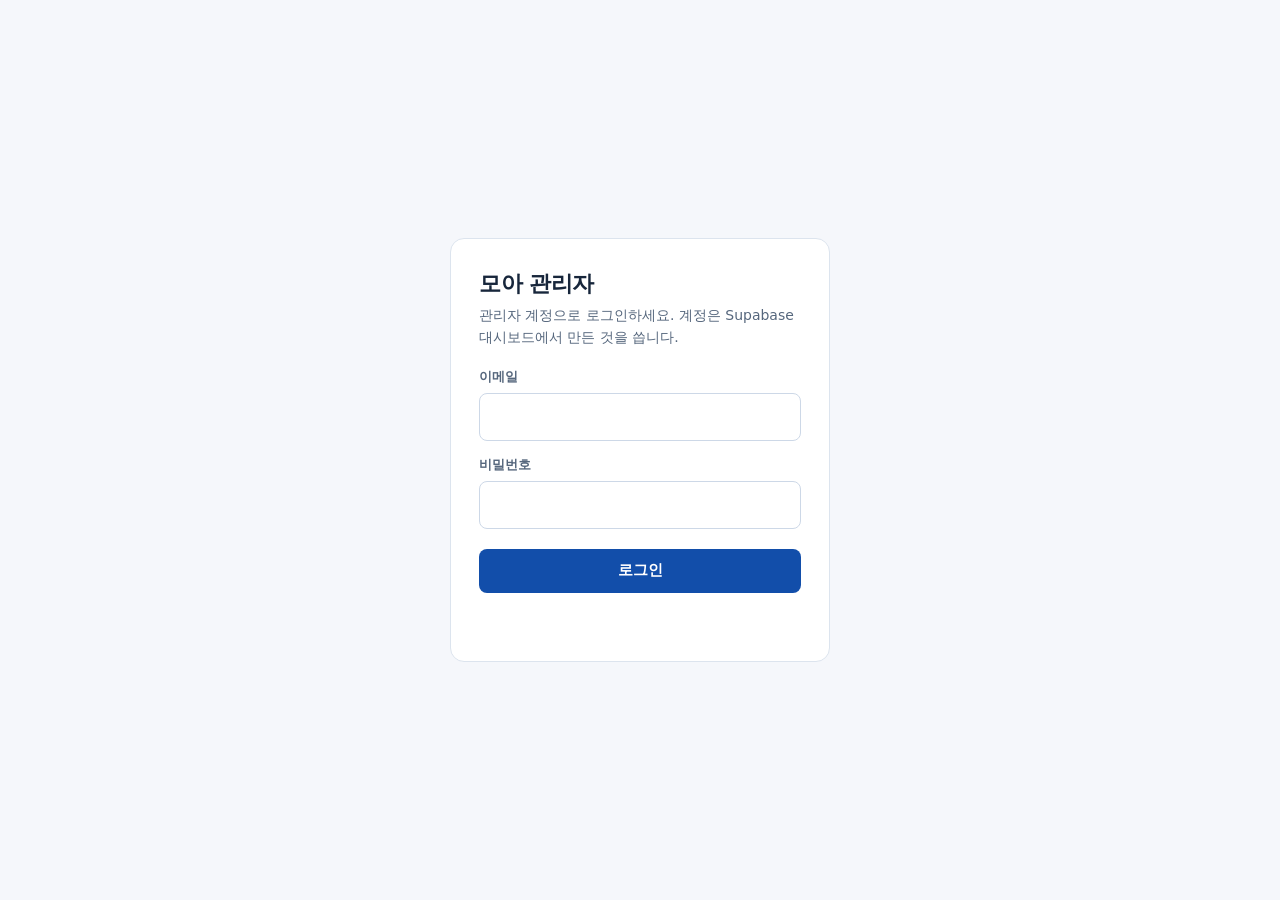
==== admin/index.html @ 55128c61 "이용 통계(익명 집계)와 안내 문구, 관리자 페이지 추가 Co-Authored-By: Claude Sonnet 5.5 <noreply@anthropic.com>" ====
<!doctype html>
<html lang="ko">
<head>
<meta charset="utf-8">
<meta name="viewport" content="width=device-width,initial-scale=1">
<meta name="robots" content="noindex,nofollow">
<meta name="theme-color" content="#102d59">
<title>모아 관리자</title>
<link rel="icon" href="data:image/svg+xml,%3Csvg xmlns='http://www.w3.org/2000/svg' viewBox='0 0 64 64'%3E%3Crect width='64' height='64' rx='14' fill='%23102d59'/%3E%3Ctext x='32' y='45' font-size='36' font-family='sans-serif' font-weight='800' text-anchor='middle' fill='white'%3EM%3C/text%3E%3C/svg%3E">
<style>
:root{--blue:#124eaa;--blue-d:#0d3a82;--navy:#102d59;--ink:#17263b;--muted:#56677d;--bg:#f5f7fb;--line:#dce4ee;--card:#fff;--soft:#e7f0ff;--warn:#b4400a;--ok:#0b6b3a;--bad:#b3261e}
*{box-sizing:border-box}
body{margin:0;background:var(--bg);color:var(--ink);font:15px/1.55 'Noto Sans KR','Malgun Gothic',system-ui,sans-serif}
button,input,select,textarea{font:inherit;color:inherit}button{cursor:pointer}
:focus-visible{outline:3px solid #508be5;outline-offset:2px}
[hidden]{display:none!important}
.wrap{max-width:1100px;margin:0 auto;padding:0 16px}
/* login */
.loginwrap{min-height:100vh;display:grid;place-items:center;padding:24px 16px}
.login{width:100%;max-width:380px;background:#fff;border:1px solid var(--line);border-radius:14px;padding:28px}
.login h1{margin:0 0 4px;font-size:22px;letter-spacing:-.5px}.login p{margin:0 0 18px;color:var(--muted);font-size:14px}
.login label{display:block;font-size:13px;font-weight:700;color:var(--muted);margin:14px 0 6px}
.login input{width:100%;height:48px;border:1px solid #cdd8e7;border-radius:8px;padding:0 12px;background:#fff}
.btn{height:44px;border:0;border-radius:8px;background:var(--blue);color:#fff;font-weight:700;padding:0 18px}
.btn:hover{background:var(--blue-d)}.btn:disabled{opacity:.6;cursor:default}
.btn.ghost{background:#fff;color:var(--ink);border:1px solid #cdd8e7}.btn.ghost:hover{background:#f2f6fc}
.btn.sm{height:36px;padding:0 12px;font-size:14px}
.btn.danger{background:#fff;color:var(--bad);border:1px solid #e3b5b1}
.login .btn{width:100%;margin-top:20px}
.err{color:var(--bad);font-size:14px;font-weight:600;min-height:22px;margin:12px 0 0}
/* shell */
.top{background:var(--navy);color:#fff}
.top .wrap{display:flex;align-items:center;gap:10px;min-height:60px;flex-wrap:wrap;padding-top:8px;padding-bottom:8px}
.top b{font-size:18px;letter-spacing:-.4px}.top .sp{flex:1}
.top .who{font-size:13px;color:#cfdcf2;overflow-wrap:anywhere}
.top .btn.ghost{background:#ffffff1c;border-color:#ffffff40;color:#fff}
nav{background:#fff;border-bottom:1px solid var(--line);position:sticky;top:0;z-index:5}
nav .wrap{display:flex;gap:4px;overflow-x:auto;padding-top:6px;padding-bottom:0}
nav button{flex:none;border:0;background:none;min-height:46px;padding:0 14px;font-weight:700;color:var(--muted);border-bottom:3px solid transparent}
nav button[aria-selected=true]{color:var(--blue);border-bottom-color:var(--blue)}
nav .badge{display:inline-block;min-width:20px;margin-left:6px;padding:0 6px;border-radius:999px;background:var(--warn);color:#fff;font-size:12px;line-height:20px;text-align:center}
main{padding:20px 0 60px}
.bar{display:flex;align-items:center;gap:10px;flex-wrap:wrap;margin-bottom:16px}
.bar .sp{flex:1}.bar select{height:40px;border:1px solid #cdd8e7;border-radius:8px;padding:0 10px;background:#fff}
.muted{color:var(--muted);font-size:13px}
h2{margin:0;font-size:19px;letter-spacing:-.4px}h3{margin:0 0 12px;font-size:16px}
.grid{display:grid;gap:14px}
.kpis{grid-template-columns:repeat(4,minmax(0,1fr))}
.two{grid-template-columns:repeat(2,minmax(0,1fr))}
.card{background:#fff;border:1px solid var(--line);border-radius:12px;padding:18px;min-width:0}
.kpi .v{font-size:28px;font-weight:800;letter-spacing:-1px;line-height:1.2;font-variant-numeric:tabular-nums}
.kpi .l{font-size:13px;color:var(--muted);margin-top:2px}.kpi .s{font-size:12px;color:#7a889c;margin-top:4px}
.kpi.alert .v{color:var(--warn)}
.hb{display:grid;grid-template-columns:minmax(80px,38%) 1fr auto;gap:10px;align-items:center;margin:8px 0;font-size:14px}
.hb .k{overflow-wrap:anywhere}.hb .bar2{height:12px;background:#eaf0f8;border-radius:6px;overflow:hidden}
.hb .bar2 i{display:block;height:100%;background:var(--blue);border-radius:6px}
.hb b{font-variant-numeric:tabular-nums;min-width:28px;text-align:right}
.empty{color:var(--muted);font-size:14px;padding:6px 0}
.chart{width:100%;height:auto;display:block}
.chart text{font-size:11px;fill:#6c7b90}.chart .b1{fill:#9fbdea}.chart .b2{fill:var(--blue)}.chart line{stroke:#e3eaf3}
.legend{display:flex;gap:14px;font-size:12px;color:var(--muted);margin-top:6px}
.legend i{display:inline-block;width:10px;height:10px;border-radius:2px;margin-right:5px;vertical-align:-1px}
.funnel .row{display:grid;grid-template-columns:120px 1fr auto;gap:10px;align-items:center;margin:8px 0;font-size:14px}
.funnel .bar2{height:18px;background:#eaf0f8;border-radius:5px;overflow:hidden}.funnel .bar2 i{display:block;height:100%;background:var(--navy)}
table{width:100%;border-collapse:collapse;font-size:14px}
th,td{text-align:left;padding:10px 8px;border-bottom:1px solid var(--line);vertical-align:top}
th{font-size:12px;color:var(--muted);font-weight:700}td.n,th.n{text-align:right;font-variant-numeric:tabular-nums}
.tw{overflow-x:auto}
.pill{display:inline-block;padding:2px 9px;border-radius:999px;font-size:12px;font-weight:700;background:#eef2f8;color:#2a3f5e;white-space:nowrap}
.pill.soon{background:#fde8e1;color:var(--warn)}.pill.new{background:#fff1d6;color:#8a5a00}.pill.done{background:#e3f4ea;color:var(--ok)}
.chips{display:flex;flex-wrap:wrap;gap:8px;margin-bottom:14px}
.chip{border:1px solid #cdd8e7;background:#fff;border-radius:999px;min-height:38px;padding:0 14px;font-size:14px;font-weight:600}
.chip[aria-pressed=true]{background:var(--blue);border-color:var(--blue);color:#fff}
.fb{display:flex;flex-direction:column;gap:8px}
.fb .meta{display:flex;flex-wrap:wrap;gap:8px;align-items:center;font-size:13px;color:var(--muted)}
.fb .msg{white-space:pre-wrap;overflow-wrap:anywhere;font-size:15px}
.fb .rel{font-size:13px;color:#174d94;background:var(--soft);border-radius:6px;padding:4px 9px;align-self:flex-start;overflow-wrap:anywhere}
.fb .act{display:flex;gap:8px;flex-wrap:wrap;margin-top:4px}
.fbs{display:grid;gap:12px}
.note{font-size:13px;color:var(--muted);line-height:1.7}
a{color:var(--blue)}
.mono{font-family:ui-monospace,Consolas,monospace;font-size:13px;overflow-wrap:anywhere}
@media(max-width:820px){.kpis{grid-template-columns:repeat(2,minmax(0,1fr))}.two{grid-template-columns:1fr}.funnel .row{grid-template-columns:96px 1fr auto}}
@media(max-width:420px){.kpi .v{font-size:23px}.card{padding:14px}.hb{grid-template-columns:minmax(70px,34%) 1fr auto}}
</style>
</head>
<body>

<div class="loginwrap" id="login">
<form class="login" id="lform" autocomplete="on">
<h1>모아 관리자</h1>
<p>관리자 계정으로 로그인하세요. 계정은 Supabase 대시보드에서 만든 것을 씁니다.</p>
<label for="em">이메일</label><input id="em" name="email" type="email" autocomplete="username" required>
<label for="pw">비밀번호</label><input id="pw" name="password" type="password" autocomplete="current-password" required>
<button class="btn" type="submit" id="lbtn">로그인</button>
<p class="err" id="lerr" role="alert"></p>
</form>
</div>

<div id="app" hidden>
<header class="top"><div class="wrap"><b>모아 관리자</b><span class="who" id="who"></span><span class="sp"></span><button class="btn ghost sm" id="refresh">새로고침</button><button class="btn ghost sm" id="logout">로그아웃</button></div></header>
<nav><div class="wrap" id="nav" role="tablist">
<button role="tab" data-v="overview" aria-selected="true">개요</button>
<button role="tab" data-v="visits" aria-selected="false">방문 통계</button>
<button role="tab" data-v="students" aria-selected="false">학생 분포</button>
<button role="tab" data-v="notices" aria-selected="false">공고</button>
<button role="tab" data-v="feedback" aria-selected="false">의견<span class="badge" id="fbbadge" hidden></span></button>
<button role="tab" data-v="system" aria-selected="false">시스템</button>
</div></nav>
<main class="wrap">
<div class="bar"><h2 id="vtitle">개요</h2><span class="sp"></span><span class="muted" id="loaded"></span>
<label class="muted" for="days">기간</label><select id="days"><option value="7">최근 7일</option><option value="30" selected>최근 30일</option><option value="90">최근 90일</option></select></div>
<div id="msg" class="err" role="alert"></div>
<section id="v-overview"></section>
<section id="v-visits" hidden></section>
<section id="v-students" hidden></section>
<section id="v-notices" hidden></section>
<section id="v-feedback" hidden></section>
<section id="v-system" hidden></section>
</main>
</div>

<script>
const SB='https://ykpobrafcugzsjusuhny.supabase.co',KEY='sb_publishable_5QCXyy75eYyc_DzNGcx9Og_hsqACKN5';
const SHEET_URL='https://docs.google.com/spreadsheets/d/1dRob98i31VTSJfGOzasqhAUHY26jyB5Tv2OrOj2ZrqE';
const DASH_URL='https://supabase.com/dashboard/project/ykpobrafcugzsjusuhny';
const $=id=>document.getElementById(id);
const esc=s=>String(s==null?'':s).replace(/[&<>"']/g,c=>({'&':'&amp;','<':'&lt;','>':'&gt;','"':'&quot;',"'":'&#39;'}[c]));
const safeUrl=s=>{try{const u=new URL(s);return /^https?:$/.test(u.protocol)?u.href:''}catch{return ''}};
const todayKST=()=>new Date().toLocaleDateString('sv-SE',{timeZone:'Asia/Seoul'});
const fmtTime=t=>{const s=new Date(t).toLocaleString('sv-SE',{timeZone:'Asia/Seoul'});return `${+s.slice(5,7)}월 ${+s.slice(8,10)}일 ${s.slice(11,16)}`};
const fmtDur=s=>s==null?'-':s<60?`${s}초`:`${Math.floor(s/60)}분 ${s%60}초`;
const pct=(a,b)=>b?Math.round(a/b*100)+'%':'-';
const L={device:{mobile:'휴대폰',tablet:'태블릿',desktop:'컴퓨터','?':'알 수 없음'},
 tabs:{mine:'내게 맞는 공고',all:'전체 공고',feedback:'의견 보내기',detail:'공고 상세'},
 kind:{'wrong-info':'정보가 틀렸어요',missing:'빠진 공고',idea:'기능 제안',bug:'오류',praise:'칭찬',other:'기타'},
 src:{direct:'직접 입력·링크 없음',everytime:'에브리타임'}};
const gradeLabel=k=>k==='5'?'5학년 이상':k+'학년';

let S=null,D={stats:null,fb:[],notices:[],meta:[]},view='overview',fbFilter='all',loadedAt=null;

/* ---------- auth + api ---------- */
function setSession(j,email){S={access_token:j.access_token,refresh_token:j.refresh_token,email:(j.user&&j.user.email)||email||(S&&S.email)||'',exp:Date.now()+(j.expires_in||3600)*1000};try{sessionStorage.setItem('moa-admin',JSON.stringify(S))}catch{}}
async function authCall(path,body){
 const r=await fetch(`${SB}/auth/v1/${path}`,{method:'POST',headers:{apikey:KEY,'Content-Type':'application/json'},body:JSON.stringify(body)});
 const j=await r.json().catch(()=>({}));
 if(!r.ok)throw new Error(r.status===400?'이메일 또는 비밀번호가 맞지 않아요.':(j.error_description||j.msg||j.message||'로그인 요청 실패 ('+r.status+')'));
 return j
}
async function api(path,opt={}){
 if(!S)throw new Error('login');
 if(Date.now()>S.exp-60000){try{setSession(await authCall('token?grant_type=refresh_token',{refresh_token:S.refresh_token}))}catch{doLogout();throw new Error('login')}}
 const r=await fetch(SB+path,{...opt,headers:{apikey:KEY,Authorization:'Bearer '+S.access_token,'Content-Type':'application/json',...(opt.headers||{})}});
 if(r.status===401){doLogout();throw new Error('login')}
 if(!r.ok){const j=await r.json().catch(()=>({}));throw new Error(j.message||('요청 실패 ('+r.status+')'))}
 const t=await r.text();return t?JSON.parse(t):null
}
function doLogout(){S=null;try{sessionStorage.removeItem('moa-admin')}catch{}$('app').hidden=true;$('login').hidden=false;$('pw').value=''}
async function enter(){
 const a=await api('/rest/v1/admin_emails?select=email');
 if(!a||!a.length){doLogout();throw new Error('이 계정에는 관리자 권한이 없어요.')}
 $('login').hidden=true;$('app').hidden=false;$('who').textContent=S.email;
 await loadAll()
}
$('lform').onsubmit=async e=>{
 e.preventDefault();const b=$('lbtn');b.disabled=true;$('lerr').textContent='';
 try{setSession(await authCall('token?grant_type=password',{email:$('em').value.trim(),password:$('pw').value}),$('em').value.trim());await enter()}
 catch(err){if(err.message!=='login')$('lerr').textContent=err.message;$('pw').value=''}
 finally{b.disabled=false}
};
$('logout').onclick=doLogout;
$('refresh').onclick=()=>loadAll();
$('days').onchange=()=>loadAll();

/* ---------- loading ---------- */
async function loadAll(){
 $('msg').textContent='';$('loaded').textContent='불러오는 중…';
 try{
  const days=+$('days').value;
  const [stats,fb,notices,meta]=await Promise.all([
   api('/rest/v1/rpc/admin_stats',{method:'POST',body:JSON.stringify({p_days:days})}),
   api('/rest/v1/feedback?select=*&order=created_at.desc&limit=500'),
   api('/rest/v1/notices?select=title,end_date,posted_on,subcategory,org,url,source_id&order=end_date.asc.nullslast&limit=1000'),
   api('/rest/v1/site_meta?select=*')]);
  D={stats,fb,notices,meta};loadedAt=new Date();renderAll()
 }catch(err){if(err.message!=='login'){$('msg').textContent='불러오지 못했어요: '+err.message;$('loaded').textContent=''}}
}

/* ---------- small renderers ---------- */
function hbars(items,label,fmt){
 if(!items||!items.length)return '<div class="empty">아직 데이터가 없어요.</div>';
 const max=Math.max(...items.map(x=>x.n),1);
 return items.map(x=>`<div class="hb"><span class="k">${esc(label?label(x.k):x.k)}</span><div class="bar2"><i style="width:${Math.max(3,x.n/max*100)}%"></i></div><b>${fmt?fmt(x.n):x.n}</b></div>`).join('')
}
function dailyChart(rows,days){
 const map=Object.fromEntries((rows||[]).map(r=>[r.d,r])),t=new Date(todayKST()+'T00:00:00Z'),list=[];
 for(let i=days-1;i>=0;i--){const d=new Date(t-i*864e5).toISOString().slice(0,10),r=map[d]||{};list.push({d,v:r.visits||0,u:r.visitors||0})}
 const max=Math.max(4,...list.map(x=>x.v)),W=640,H=210,pl=32,pb=24,pt=8,ph=H-pb-pt,bw=(W-pl)/list.length,step=Math.ceil(list.length/8);
 let s=`<svg class="chart" viewBox="0 0 ${W} ${H}" role="img" aria-label="일별 방문 수 막대 그래프">`;
 [0,max/2,max].forEach(v=>{const y=pt+ph-ph*v/max;s+=`<line x1="${pl}" x2="${W}" y1="${y}" y2="${y}"/><text x="${pl-6}" y="${y+4}" text-anchor="end">${Math.round(v)}</text>`});
 list.forEach((x,i)=>{
  const x0=pl+i*bw+bw*.14,w=bw*.72,h1=ph*x.v/max,h2=ph*x.u/max;
  s+=`<g><title>${x.d} · 방문 ${x.v} · 방문자 ${x.u}</title><rect class="b1" x="${x0}" y="${pt+ph-h1}" width="${w}" height="${h1}" rx="2"/><rect class="b2" x="${x0+w*.22}" y="${pt+ph-h2}" width="${w*.56}" height="${h2}" rx="2"/></g>`;
  if(i%step===0)s+=`<text x="${x0+w/2}" y="${H-6}" text-anchor="middle">${x.d.slice(5).replace('-','/')}</text>`
 });
 return s+'</svg><div class="legend"><span><i style="background:#9fbdea"></i>방문(접속 횟수)</span><span><i style="background:#124eaa"></i>방문자(브라우저)</span></div>'
}
function hourChart(rows){
 const m=Object.fromEntries((rows||[]).map(r=>[r.h,r.n])),max=Math.max(1,...Object.values(m)),W=640,H=120,bw=W/24;
 let s=`<svg class="chart" viewBox="0 0 ${W} ${H}" role="img" aria-label="시간대별 방문 막대 그래프">`;
 for(let h=0;h<24;h++){const n=m[h]||0,hh=(H-24)*n/max;s+=`<g><title>${h}시 · ${n}회</title><rect class="b2" x="${h*bw+3}" y="${H-18-hh}" width="${bw-6}" height="${hh}" rx="2"/></g>`;if(h%3===0)s+=`<text x="${h*bw+bw/2}" y="${H-4}" text-anchor="middle">${h}시</text>`}
 return s+'</svg>'
}
const kpi=(v,l,s,cls)=>`<div class="card kpi ${cls||''}"><div class="v">${v}</div><div class="l">${l}</div>${s?`<div class="s">${s}</div>`:''}</div>`;

/* ---------- views ---------- */
function rOverview(){
 const st=D.stats,t=st.totals,f=st.funnel,fb=st.feedback;
 const empty=t.visits===0?'<div class="card" style="margin-bottom:14px"><b>아직 방문 기록이 없어요.</b><div class="note">공개 사이트에 접속하면 기록이 쌓여요. 관리자 본인의 접속도 집계되니, 제외하려면 공개 사이트 맨 아래 "통계 집계 끄기"를 누르세요.</div></div>':'';
 const soon=D.notices.filter(n=>n.end_date&&n.end_date>=todayKST()&&n.end_date<=new Date(Date.now()+3*864e5).toLocaleDateString('sv-SE',{timeZone:'Asia/Seoul'})).length;
 const noEnd=D.notices.filter(n=>!n.end_date).length;
 $('v-overview').innerHTML=empty+`<div class="grid kpis">
 ${kpi(st.today,'오늘 방문','한국 시간 기준')}
 ${kpi(t.visits,'기간 내 방문',`방문자 ${t.visitors}명(브라우저 기준)`)}
 ${kpi(fmtDur(t.avg_s),'평균 머문 시간',t.median_s!=null?`중앙값 ${fmtDur(t.median_s)} · ${t.timed}건 기준`:'측정된 방문 없음')}
 ${kpi(fb.new,'새 의견',`전체 ${fb.total}건`,fb.new>0?'alert':'')}
 </div>
 <div class="grid two" style="margin-top:14px">
 <div class="card"><h3>일별 방문</h3>${dailyChart(st.daily,+$('days').value)}</div>
 <div class="card funnel"><h3>방문 → 행동</h3>
  ${[['방문',f.visits],['맞춤 검색',f.searched],['공고 열람',f.opened],['의견 탭 방문',f.feedback_tab]].map(([k,n])=>`<div class="row"><span>${k}</span><div class="bar2"><i style="width:${f.visits?Math.max(2,n/f.visits*100):0}%"></i></div><b>${n} <span class="muted">${pct(n,f.visits)}</span></b></div>`).join('')}
  <div class="note" style="margin-top:10px">재방문 브라우저 ${st.returning}개 (기간 내 2번 이상 접속)</div></div>
 </div>
 <div class="grid two" style="margin-top:14px">
 <div class="card"><h3>공고 현황</h3><div class="note">사이트에 올라와 있는 공고 <b>${D.notices.length}건</b><br>3일 안에 마감 <b>${soon}건</b> · 마감일 없음 <b>${noEnd}건</b> (시트 N열을 채워야 자동 정리됨)</div></div>
 <div class="card"><h3>마지막 동기화</h3>${syncText()}</div>
 </div>`
}
function syncText(){const m=(D.meta||[]).find(x=>x.key==='last_sync');return m?`<div class="note">${fmtTime(m.updated_at)} · 공고 ${esc(m.value)}건 반영<br>구글 시트 → Supabase, 매시 10분 자동</div>`:'<div class="note">기록 없음</div>'}
function rVisits(){
 const st=D.stats,t=st.totals;
 $('v-visits').innerHTML=`<div class="grid kpis">
 ${kpi(t.visits,'방문')}${kpi(t.visitors,'방문자(브라우저)')}${kpi(fmtDur(t.avg_s),'평균 머문 시간')}${kpi(fmtDur(t.median_s),'머문 시간 중앙값')}</div>
 <div class="card" style="margin-top:14px"><h3>일별 방문</h3>${dailyChart(st.daily,+$('days').value)}</div>
 <div class="card" style="margin-top:14px"><h3>시간대별 방문 (한국 시간)</h3>${hourChart(st.hourly)}</div>
 <div class="grid two" style="margin-top:14px">
 <div class="card"><h3>기기</h3>${hbars(st.device,k=>L.device[k]||k)}</div>
 <div class="card"><h3>유입 경로</h3>${hbars(st.source,k=>L.src[k]||k)}<div class="note" style="margin-top:8px">홍보 링크 끝에 <span class="mono">?src=everytime</span>처럼 붙이면 어디서 왔는지 구분돼요.</div></div>
 <div class="card"><h3>많이 본 화면</h3>${hbars(st.tabs,k=>L.tabs[k]||k)}</div>
 <div class="card"><h3>안내</h3><div class="note">방문 = 한 번 접속해 있는 동안(탭을 닫으면 끝). 방문자 = 브라우저 기준이라 같은 사람이 폰과 컴퓨터로 들어오면 2명으로 잡혀요. 머문 시간은 화면을 보고 있던 시간만 센 값이고, 광고 차단기나 '추적 안 함'을 쓰는 사람은 빠져요.</div></div>
 </div>`
}
function rStudents(){
 const st=D.stats,n=(st.course||[]).reduce((a,x)=>a+x.n,0);
 $('v-students').innerHTML=`<div class="note" style="margin-bottom:12px">"내게 맞는 공고"에서 조건을 선택해 검색한 방문자 수예요. 한 사람이 여러 조건으로 검색하면 각각 셉니다. 검색 방문자 ${st.funnel.searched>0?'(방문 '+st.funnel.searched+'건)':''}</div>
 <div class="grid two">
 <div class="card"><h3>과정</h3>${hbars(st.course)}</div>
 <div class="card"><h3>학년 (학부)</h3>${hbars(st.grade,gradeLabel)}</div>
 <div class="card"><h3>단과대학</h3>${hbars(st.college)}</div>
 <div class="card"><h3>학과·전공 (상위 30)</h3>${hbars(st.dept)}</div>
 </div>`
}
function dday(e){if(!e)return '<span class="pill">마감일 없음</span>';const d=Math.round((new Date(e)-new Date(todayKST()))/864e5);return d<0?'<span class="pill">마감 지남</span>':`<span class="pill ${d<=3?'soon':''}">${d===0?'오늘':'D-'+d} · ${esc(e.slice(5).replace('-','/'))}</span>`}
function rNotices(){
 const views=Object.fromEntries((D.stats.notices||[]).map(x=>[x.title,x]));
 const rows=D.notices.map(n=>({...n,v:(views[n.title]||{}).n||0}));
 $('v-notices').innerHTML=`<div class="grid two">
 <div class="card"><h3>많이 본 공고 (상위 30)</h3>${D.stats.notices.length?`<div class="tw"><table><thead><tr><th>공고</th><th class="n">열람</th><th class="n">사람</th></tr></thead><tbody>${D.stats.notices.map(x=>`<tr><td>${esc(x.title)}</td><td class="n">${x.n}</td><td class="n">${x.viewers}</td></tr>`).join('')}</tbody></table></div>`:'<div class="empty">아직 열람 기록이 없어요.</div>'}</div>
 <div class="card"><h3>마감 임박 순</h3><div class="note">원본은 구글 시트예요. 고치려면 <a href="${SHEET_URL}" target="_blank" rel="noopener noreferrer">시트 열기</a> (수정은 매시 10분에 반영)</div></div></div>
 <div class="card" style="margin-top:14px"><h3>현재 올라온 공고 ${rows.length}건</h3><div class="tw"><table><thead><tr><th>공고</th><th>분류</th><th>마감</th><th class="n">열람</th></tr></thead><tbody>
 ${rows.map(n=>`<tr><td>${safeUrl(n.url)?`<a href="${esc(safeUrl(n.url))}" target="_blank" rel="noopener noreferrer">${esc(n.title)}</a>`:esc(n.title)}<div class="muted">${esc(n.org||'')}</div></td><td>${esc(n.subcategory||'')}</td><td>${dday(n.end_date)}</td><td class="n">${n.v}</td></tr>`).join('')}
 </tbody></table></div></div>`
}
function rFeedback(){
 const fb=D.fb,nNew=fb.filter(x=>x.status==='new').length;
 const b=$('fbbadge');b.hidden=!nNew;b.textContent=nNew;
 const chips=[['all','전체 '+fb.length],['new','새 의견 '+nNew],['done','처리됨 '+(fb.length-nNew)],...Object.keys(L.kind).map(k=>[k,L.kind[k]+' '+fb.filter(x=>x.kind===k).length])];
 const list=fb.filter(x=>fbFilter==='all'||(fbFilter==='new'||fbFilter==='done'?x.status===fbFilter:x.kind===fbFilter));
 $('v-feedback').innerHTML=`<div class="chips" id="fchips">${chips.map(([k,t])=>`<button class="chip" data-f="${k}" aria-pressed="${fbFilter===k}">${esc(t)}</button>`).join('')}</div>
 <div class="fbs">${list.length?list.map(x=>`<article class="card fb" data-id="${esc(x.id)}">
  <div class="meta"><span class="pill ${x.status}">${x.status==='new'?'새 의견':'처리됨'}</span><span class="pill">${esc(L.kind[x.kind]||x.kind)}</span><span>${esc(fmtTime(x.created_at))}</span><span>${esc(L.device[x.device]||x.device||'')}</span></div>
  <div class="msg">${esc(x.message)}</div>${x.notice_title?`<div class="rel">관련 공고: ${esc(x.notice_title)}</div>`:''}
  <div class="act"><button class="btn sm ${x.status==='new'?'':'ghost'}" data-a="toggle">${x.status==='new'?'처리 완료로 표시':'새 의견으로 되돌리기'}</button><button class="btn sm danger" data-a="del">삭제</button></div></article>`).join(''):'<div class="card empty">해당하는 의견이 없어요.</div>'}</div>`
}
function rSystem(){
 const m=Object.fromEntries((D.meta||[]).map(x=>[x.key,x]));
 $('v-system').innerHTML=`<div class="grid two">
 <div class="card"><h3>공고 동기화</h3>${syncText()}<div style="margin-top:12px"><button class="btn sm" id="syncbtn">지금 동기화</button> <span class="muted" id="syncout"></span></div><div class="note" style="margin-top:8px">1분 안에 다시 누르면 건너뛰어요. 시트에서 막 고쳤을 때 바로 반영하려고 쓰세요.</div></div>
 <div class="card"><h3>바로가기</h3><div class="note">
 <a href="${SHEET_URL}" target="_blank" rel="noopener noreferrer">구글 시트 (공고 원본)</a><br>
 <a href="${DASH_URL}/editor" target="_blank" rel="noopener noreferrer">Supabase 테이블</a><br>
 <a href="${DASH_URL}/functions" target="_blank" rel="noopener noreferrer">Supabase 함수·동기화 로그</a><br>
 <a href="../" target="_blank" rel="noopener noreferrer">공개 사이트</a></div></div>
 <div class="card"><h3>자동 실행</h3><div class="note">· 매일 18:00 (내 PC) 새 공고 수집 → 만료 공고 정리<br>· 매시 10분 시트 → 사이트 동기화<br>· 수집 로그: PC의 <span class="mono">collector/state/logs</span>, 시트 <b>자동화기록</b> 탭</div></div>
 <div class="card"><h3>데이터 보관</h3><div class="note">이용 기록은 이름·IP 없이 임의 코드로만 쌓여요. 오래된 기록을 지우려면 Supabase에서 <span class="mono">events</span> 테이블을 정리하세요.</div></div>
 </div>`
}
function renderAll(){
 rOverview();rVisits();rStudents();rNotices();rFeedback();rSystem();
 $('loaded').textContent=loadedAt?fmtTime(loadedAt)+' 기준':''
}

/* ---------- events ---------- */
const TITLES={overview:'개요',visits:'방문 통계',students:'학생 분포',notices:'공고',feedback:'의견',system:'시스템'};
function setView(v){
 view=v;$('vtitle').textContent=TITLES[v];
 document.querySelectorAll('#nav button').forEach(b=>b.setAttribute('aria-selected',b.dataset.v===v));
 Object.keys(TITLES).forEach(k=>$('v-'+k).hidden=k!==v);
 $('days').parentElement&&($('days').hidden=v==='feedback'||v==='system');
 document.querySelector('label[for=days]').hidden=$('days').hidden
}
$('nav').onclick=e=>{const b=e.target.closest('button');if(b)setView(b.dataset.v)};
$('v-feedback').onclick=async e=>{
 const c=e.target.closest('.chip');if(c){fbFilter=c.dataset.f;rFeedback();return}
 const btn=e.target.closest('button[data-a]');if(!btn)return;
 const id=btn.closest('.fb').dataset.id,x=D.fb.find(f=>f.id===id);if(!x)return;
 if(btn.dataset.a==='del'){
  if(btn.dataset.armed!=='1'){btn.dataset.armed='1';btn.textContent='정말 삭제할까요? 한 번 더 누르면 삭제';setTimeout(()=>{if(btn.isConnected){btn.dataset.armed='';btn.textContent='삭제'}},4000);return}
  try{await api(`/rest/v1/feedback?id=eq.${encodeURIComponent(id)}`,{method:'DELETE',headers:{Prefer:'return=minimal'}});D.fb=D.fb.filter(f=>f.id!==id);rFeedback();rOverview()}catch(err){$('msg').textContent='삭제하지 못했어요: '+err.message}
 }else{
  const ns=x.status==='new'?'done':'new';
  try{await api(`/rest/v1/feedback?id=eq.${encodeURIComponent(id)}`,{method:'PATCH',headers:{Prefer:'return=minimal'},body:JSON.stringify({status:ns})});x.status=ns;D.stats.feedback.new=D.fb.filter(f=>f.status==='new').length;rFeedback();rOverview()}catch(err){$('msg').textContent='바꾸지 못했어요: '+err.message}
 }
};
$('v-system').onclick=async e=>{
 if(e.target.id!=='syncbtn')return;const b=e.target,o=$('syncout');b.disabled=true;o.textContent='동기화 중…';
 try{const r=await fetch(`${SB}/functions/v1/sync-notices`,{method:'POST',headers:{apikey:KEY,Authorization:'Bearer '+S.access_token,'Content-Type':'application/json'},body:'{}'});const j=await r.json().catch(()=>({}));
  o.textContent=j.ok?(j.skipped?'방금 동기화돼서 건너뛰었어요':`완료 · 공고 ${j.rows}건`):('실패: '+(j.error||r.status));if(j.ok&&!j.skipped)loadAll()}
 catch{o.textContent='연결하지 못했어요'}finally{b.disabled=false}
};

/* ---------- boot ---------- */
(async()=>{
 setView('overview');
 try{const s=JSON.parse(sessionStorage.getItem('moa-admin')||'null');if(s&&s.refresh_token){S=s;await enter()}}
 catch(err){if(err.message!=='login'&&err.message)$('lerr').textContent=err.message}
})();
</script>
</body>
</html>
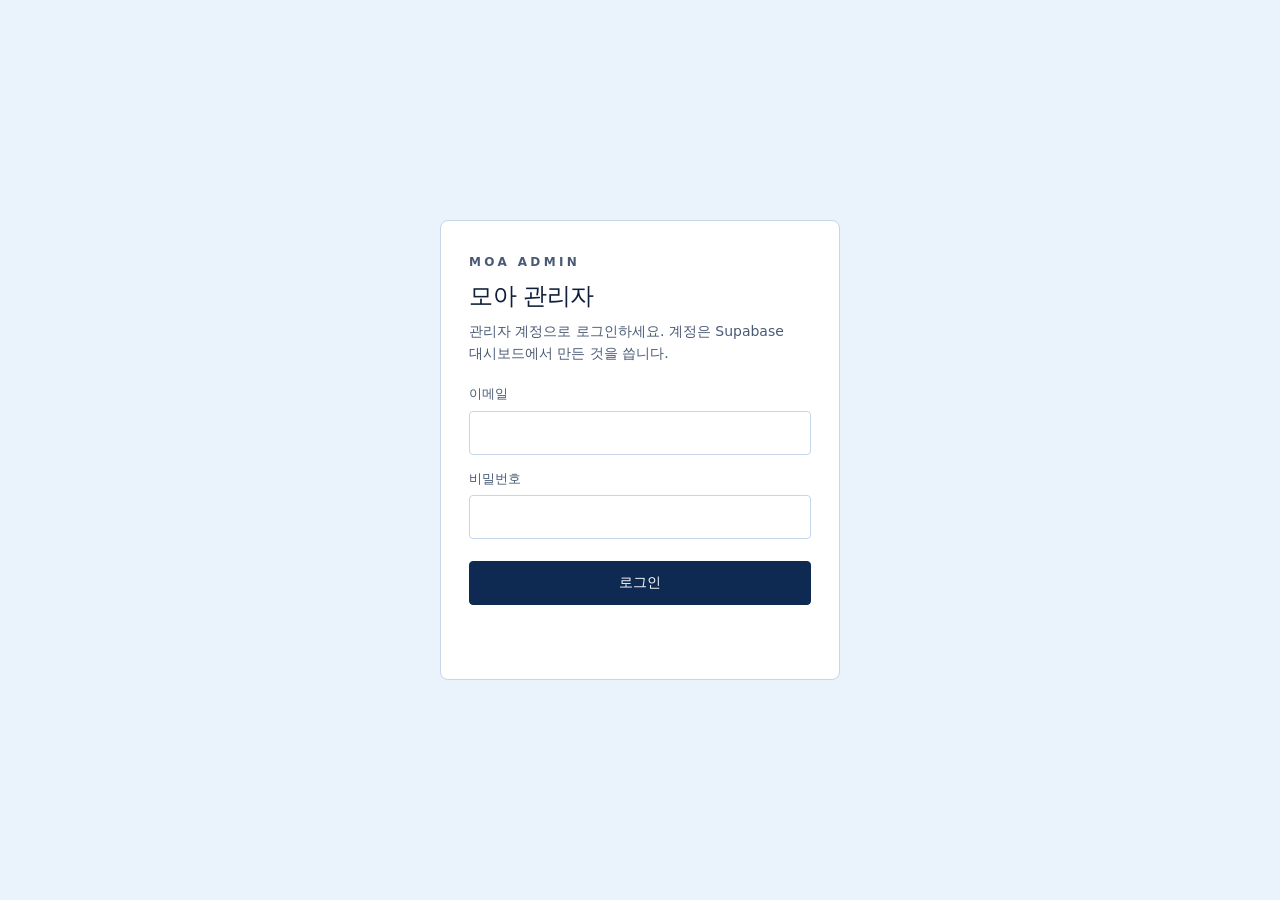
==== commit 16c1e2fd: "공고 정적 내장·관심 버튼·교내/교외 필터·새 맞춤 패널 반영, 사이트 소스와 자동 빌드 초안 추가 - 공고를 사이트 안에 내장해 평소 방문 때 서버 읽기를 없앰(6시간 넘게 묵으" ====
--- a/admin/index.html
+++ b/admin/index.html
@@ -4,90 +4,744 @@
 <meta charset="utf-8">
 <meta name="viewport" content="width=device-width,initial-scale=1">
 <meta name="robots" content="noindex,nofollow">
-<meta name="theme-color" content="#102d59">
+<meta name="theme-color" content="#EAF2FC">
 <title>모아 관리자</title>
-<link rel="icon" href="data:image/svg+xml,%3Csvg xmlns='http://www.w3.org/2000/svg' viewBox='0 0 64 64'%3E%3Crect width='64' height='64' rx='14' fill='%23102d59'/%3E%3Ctext x='32' y='45' font-size='36' font-family='sans-serif' font-weight='800' text-anchor='middle' fill='white'%3EM%3C/text%3E%3C/svg%3E">
+<link rel="icon" href="data:image/svg+xml,%3Csvg xmlns='http://www.w3.org/2000/svg' viewBox='0 0 64 64'%3E%3Crect width='64' height='64' rx='10' fill='%230F2A52'/%3E%3Ctext x='32' y='43' font-size='30' font-family='sans-serif' font-weight='600' text-anchor='middle' fill='%23EAF2FC'%3EM%3C/text%3E%3C/svg%3E">
 <style>
-:root{--blue:#124eaa;--blue-d:#0d3a82;--navy:#102d59;--ink:#17263b;--muted:#56677d;--bg:#f5f7fb;--line:#dce4ee;--card:#fff;--soft:#e7f0ff;--warn:#b4400a;--ok:#0b6b3a;--bad:#b3261e}
+:root{
+ --bg:#EAF2FC;
+ --panel:#DCE9F8;
+ --surface:#FFFFFF;
+ --ink:#0F1F3A;
+ --sub:#4A5A75;
+ --muted:#4A5A75;
+ --line:#C5D6EC;
+ --dark-bg:#0F2A52;
+ --dark-ink:#FFFFFF;
+ --dark-sub:#B9C8E0;
+ --dark-line:#2E4A7A;
+ --dark-field:#17386B;
+ --signal:#C4361F;
+ --radius:8px;
+ --btn-radius:4px;
+ --max:1200px;
+}
 *{box-sizing:border-box}
-body{margin:0;background:var(--bg);color:var(--ink);font:15px/1.55 'Noto Sans KR','Malgun Gothic',system-ui,sans-serif}
-button,input,select,textarea{font:inherit;color:inherit}button{cursor:pointer}
-:focus-visible{outline:3px solid #508be5;outline-offset:2px}
+html{color-scheme:light}
+body{
+ margin:0;
+ background:var(--bg);
+ color:var(--ink);
+ font:15px/1.55 "Pretendard Variable","Pretendard","Apple SD Gothic Neo","Noto Sans KR","Malgun Gothic",system-ui,sans-serif;
+ font-variant-numeric:tabular-nums;
+ word-break:keep-all;
+ overflow-wrap:break-word;
+ -webkit-font-smoothing:antialiased;
+}
+@media(prefers-reduced-motion:reduce){
+ *,*::before,*::after{animation-duration:.01ms!important;transition-duration:.01ms!important;scroll-behavior:auto!important}
+}
+a{color:var(--ink);text-decoration:underline;text-underline-offset:3px}
+a:hover{color:var(--sub)}
+button,input,select,textarea{font:inherit;color:inherit}
+button,summary,select,label[for]{cursor:pointer}
+button:disabled,select:disabled{opacity:.5;cursor:not-allowed}
+:focus-visible{outline:2px solid var(--ink);outline-offset:3px}
+.dark-surface :focus-visible{outline-color:#FFFFFF}
 [hidden]{display:none!important}
-.wrap{max-width:1100px;margin:0 auto;padding:0 16px}
-/* login */
-.loginwrap{min-height:100vh;display:grid;place-items:center;padding:24px 16px}
-.login{width:100%;max-width:380px;background:#fff;border:1px solid var(--line);border-radius:14px;padding:28px}
-.login h1{margin:0 0 4px;font-size:22px;letter-spacing:-.5px}.login p{margin:0 0 18px;color:var(--muted);font-size:14px}
-.login label{display:block;font-size:13px;font-weight:700;color:var(--muted);margin:14px 0 6px}
-.login input{width:100%;height:48px;border:1px solid #cdd8e7;border-radius:8px;padding:0 12px;background:#fff}
-.btn{height:44px;border:0;border-radius:8px;background:var(--blue);color:#fff;font-weight:700;padding:0 18px}
-.btn:hover{background:var(--blue-d)}.btn:disabled{opacity:.6;cursor:default}
-.btn.ghost{background:#fff;color:var(--ink);border:1px solid #cdd8e7}.btn.ghost:hover{background:#f2f6fc}
-.btn.sm{height:36px;padding:0 12px;font-size:14px}
-.btn.danger{background:#fff;color:var(--bad);border:1px solid #e3b5b1}
-.login .btn{width:100%;margin-top:20px}
-.err{color:var(--bad);font-size:14px;font-weight:600;min-height:22px;margin:12px 0 0}
-/* shell */
-.top{background:var(--navy);color:#fff}
-.top .wrap{display:flex;align-items:center;gap:10px;min-height:60px;flex-wrap:wrap;padding-top:8px;padding-bottom:8px}
-.top b{font-size:18px;letter-spacing:-.4px}.top .sp{flex:1}
-.top .who{font-size:13px;color:#cfdcf2;overflow-wrap:anywhere}
-.top .btn.ghost{background:#ffffff1c;border-color:#ffffff40;color:#fff}
-nav{background:#fff;border-bottom:1px solid var(--line);position:sticky;top:0;z-index:5}
-nav .wrap{display:flex;gap:4px;overflow-x:auto;padding-top:6px;padding-bottom:0}
-nav button{flex:none;border:0;background:none;min-height:46px;padding:0 14px;font-weight:700;color:var(--muted);border-bottom:3px solid transparent}
-nav button[aria-selected=true]{color:var(--blue);border-bottom-color:var(--blue)}
-nav .badge{display:inline-block;min-width:20px;margin-left:6px;padding:0 6px;border-radius:999px;background:var(--warn);color:#fff;font-size:12px;line-height:20px;text-align:center}
-main{padding:20px 0 60px}
-.bar{display:flex;align-items:center;gap:10px;flex-wrap:wrap;margin-bottom:16px}
-.bar .sp{flex:1}.bar select{height:40px;border:1px solid #cdd8e7;border-radius:8px;padding:0 10px;background:#fff}
-.muted{color:var(--muted);font-size:13px}
-h2{margin:0;font-size:19px;letter-spacing:-.4px}h3{margin:0 0 12px;font-size:16px}
-.grid{display:grid;gap:14px}
+
+/* Mock Banner */
+.mock-banner{
+ background:var(--signal);
+ color:#FFFFFF;
+ padding:10px 16px;
+ text-align:center;
+ font-size:14px;
+ font-weight:600;
+ letter-spacing:-.01em;
+}
+
+/* Buttons (Strictly 2 styles: filled navy / outline, 40~44px height, 1 radius) */
+.btn,.btn-fill{
+ display:inline-flex;
+ align-items:center;
+ justify-content:center;
+ gap:6px;
+ min-height:44px;
+ height:42px;
+ padding:0 18px;
+ border-radius:var(--btn-radius);
+ background:var(--dark-bg);
+ color:#FFFFFF;
+ border:1px solid var(--dark-bg);
+ font-size:14px;
+ font-weight:500;
+ white-space:nowrap;
+}
+.btn:hover:not(:disabled),.btn-fill:hover:not(:disabled){background:var(--ink);border-color:var(--ink)}
+.btn.ghost,.btn-outline{
+ background:var(--surface);
+ color:var(--ink);
+ border:1px solid var(--line);
+}
+.btn.ghost:hover:not(:disabled),.btn-outline:hover:not(:disabled){
+ background:var(--panel);
+ border-color:var(--ink);
+}
+.btn.danger{
+ background:var(--surface);
+ color:var(--signal);
+ border:1px solid var(--signal);
+}
+.btn.danger:hover:not(:disabled){
+ background:var(--signal);
+ color:#FFFFFF;
+}
+.btn.sm{
+ min-height:44px;
+ height:40px;
+ padding:0 14px;
+ font-size:13px;
+}
+.dark-surface .btn.ghost{
+ background:transparent;
+ color:#FFFFFF;
+ border-color:var(--dark-line);
+}
+.dark-surface .btn.ghost:hover:not(:disabled){
+ background:var(--dark-field);
+ border-color:#FFFFFF;
+}
+
+/* Form Inputs */
+input[type=email],input[type=password],input[type=text],select,textarea{
+ width:100%;
+ min-height:44px;
+ border:1px solid var(--line);
+ border-radius:var(--btn-radius);
+ padding:8px 12px;
+ background:var(--surface);
+ color:var(--ink);
+}
+select{width:auto;padding-right:28px}
+
+/* Login View */
+.loginwrap{
+ min-height:100vh;
+ display:grid;
+ place-items:center;
+ padding:24px 16px;
+}
+.login{
+ width:100%;
+ max-width:400px;
+ background:var(--surface);
+ border:1px solid var(--line);
+ border-radius:var(--radius);
+ padding:32px 28px;
+}
+.login-brand{
+ font-size:12px;
+ font-weight:600;
+ letter-spacing:.28em;
+ color:var(--sub);
+ margin-bottom:6px;
+}
+.login h1{
+ margin:0 0 6px;
+ font-size:24px;
+ font-weight:500;
+ letter-spacing:-.02em;
+}
+.login p{
+ margin:0 0 20px;
+ color:var(--sub);
+ font-size:14px;
+}
+.login label{
+ display:block;
+ font-size:13px;
+ font-weight:500;
+ color:var(--sub);
+ margin:14px 0 6px;
+}
+.login .btn{
+ width:100%;
+ margin-top:22px;
+}
+.err{
+ color:var(--signal);
+ font-size:14px;
+ font-weight:500;
+ min-height:22px;
+ margin:12px 0 0;
+}
+
+/* App Shell */
+.top{
+ background:var(--dark-bg);
+ color:var(--dark-ink);
+ border-bottom:1px solid var(--dark-line);
+}
+.top-inner{
+ max-width:var(--max);
+ margin:0 auto;
+ padding:10px 20px;
+ min-height:60px;
+ display:flex;
+ align-items:center;
+ gap:12px;
+ flex-wrap:wrap;
+}
+.top-brand{
+ display:flex;
+ align-items:baseline;
+ gap:8px;
+}
+.top-brand b{
+ font-size:17px;
+ font-weight:600;
+ letter-spacing:.08em;
+}
+.top-brand span{
+ font-size:13px;
+ color:var(--dark-sub);
+}
+.top .sp{flex:1}
+.top .who{
+ font-size:13px;
+ color:var(--dark-sub);
+ overflow-wrap:anywhere;
+}
+
+.shell{
+ max-width:var(--max);
+ margin:0 auto;
+ padding:24px 20px 64px;
+ display:grid;
+ grid-template-columns:200px minmax(0,1fr);
+ gap:24px;
+ align-items:start;
+}
+
+/* Left Vertical Navigation (Desktop) */
+nav{
+ background:var(--surface);
+ border:1px solid var(--line);
+ border-radius:var(--radius);
+ padding:8px;
+ position:sticky;
+ top:16px;
+}
+.nav-list{
+ display:flex;
+ flex-direction:column;
+ gap:4px;
+}
+.nav-list button{
+ width:100%;
+ min-height:44px;
+ padding:0 14px;
+ border:0;
+ border-left:3px solid transparent;
+ border-radius:var(--btn-radius);
+ background:transparent;
+ color:var(--sub);
+ font-size:15px;
+ font-weight:500;
+ text-align:left;
+ display:flex;
+ align-items:center;
+ justify-content:space-between;
+ white-space:nowrap;
+}
+.nav-list button:hover{
+ background:var(--panel);
+ color:var(--ink);
+}
+.nav-list button[aria-selected=true]{
+ background:var(--panel);
+ color:var(--ink);
+ font-weight:600;
+ border-left-color:var(--dark-bg);
+}
+.badge{
+ display:inline-flex;
+ align-items:center;
+ justify-content:center;
+ min-width:20px;
+ height:20px;
+ padding:0 6px;
+ border-radius:var(--btn-radius);
+ background:var(--signal);
+ color:#FFFFFF;
+ font-size:12px;
+ font-weight:600;
+ line-height:1;
+}
+
+/* Main Content Area */
+main{min-width:0}
+.bar{
+ display:flex;
+ align-items:center;
+ gap:10px;
+ flex-wrap:wrap;
+ margin-bottom:18px;
+ padding-bottom:14px;
+ border-bottom:1px solid var(--line);
+}
+.bar .sp{flex:1}
+.muted{color:var(--sub);font-size:13px}
+h2{margin:0;font-size:24px;font-weight:500;letter-spacing:-.02em}
+h3{margin:0 0 12px;font-size:16px;font-weight:600;letter-spacing:-.01em}
+h4{margin:0 0 8px;font-size:14px;font-weight:600;color:var(--sub)}
+
+.grid{display:grid;gap:16px}
 .kpis{grid-template-columns:repeat(4,minmax(0,1fr))}
+.three{grid-template-columns:repeat(3,minmax(0,1fr))}
 .two{grid-template-columns:repeat(2,minmax(0,1fr))}
-.card{background:#fff;border:1px solid var(--line);border-radius:12px;padding:18px;min-width:0}
-.kpi .v{font-size:28px;font-weight:800;letter-spacing:-1px;line-height:1.2;font-variant-numeric:tabular-nums}
-.kpi .l{font-size:13px;color:var(--muted);margin-top:2px}.kpi .s{font-size:12px;color:#7a889c;margin-top:4px}
-.kpi.alert .v{color:var(--warn)}
-.hb{display:grid;grid-template-columns:minmax(80px,38%) 1fr auto;gap:10px;align-items:center;margin:8px 0;font-size:14px}
-.hb .k{overflow-wrap:anywhere}.hb .bar2{height:12px;background:#eaf0f8;border-radius:6px;overflow:hidden}
-.hb .bar2 i{display:block;height:100%;background:var(--blue);border-radius:6px}
-.hb b{font-variant-numeric:tabular-nums;min-width:28px;text-align:right}
-.empty{color:var(--muted);font-size:14px;padding:6px 0}
+
+.card{
+ background:var(--surface);
+ border:1px solid var(--line);
+ border-radius:var(--radius);
+ padding:20px;
+ min-width:0;
+}
+.card.band{
+ background:var(--panel);
+}
+.card.dark-surface{
+ background:var(--dark-bg);
+ color:var(--dark-ink);
+ border-color:var(--dark-line);
+}
+.card.dark-surface h3,.card.dark-surface .v{color:var(--dark-ink)}
+.card.dark-surface .muted,.card.dark-surface .l,.card.dark-surface .s,.card.dark-surface .note{color:var(--dark-sub)}
+
+/* KPI Cards: Large light-weight number (300) + small label */
+.kpi .v{
+ font-size:38px;
+ font-weight:300;
+ letter-spacing:-.03em;
+ line-height:1.1;
+ color:var(--ink);
+ font-variant-numeric:tabular-nums;
+}
+.kpi .l{
+ font-size:13px;
+ font-weight:500;
+ color:var(--sub);
+ margin-top:6px;
+}
+.kpi .s{
+ font-size:12px;
+ color:var(--sub);
+ margin-top:4px;
+}
+.kpi.alert .v{color:var(--signal)}
+.kpi.alert{border-color:var(--signal)}
+
+/* Horizontal Bar List (Monochrome) */
+.hb{
+ display:grid;
+ grid-template-columns:minmax(90px,38%) 1fr auto;
+ gap:10px;
+ align-items:center;
+ margin:8px 0;
+ font-size:14px;
+}
+.hb .k{overflow-wrap:anywhere}
+.hb .bar2{
+ height:10px;
+ background:var(--panel);
+ border-radius:2px;
+ overflow:hidden;
+}
+.hb .bar2 i{
+ display:block;
+ height:100%;
+ background:var(--dark-bg);
+}
+.hb b{
+ font-variant-numeric:tabular-nums;
+ min-width:32px;
+ text-align:right;
+ font-weight:500;
+}
+.empty{
+ color:var(--sub);
+ font-size:14px;
+ padding:12px 0;
+}
+
+/* Charts (Monochrome bars) */
 .chart{width:100%;height:auto;display:block}
-.chart text{font-size:11px;fill:#6c7b90}.chart .b1{fill:#9fbdea}.chart .b2{fill:var(--blue)}.chart line{stroke:#e3eaf3}
-.legend{display:flex;gap:14px;font-size:12px;color:var(--muted);margin-top:6px}
-.legend i{display:inline-block;width:10px;height:10px;border-radius:2px;margin-right:5px;vertical-align:-1px}
-.funnel .row{display:grid;grid-template-columns:120px 1fr auto;gap:10px;align-items:center;margin:8px 0;font-size:14px}
-.funnel .bar2{height:18px;background:#eaf0f8;border-radius:5px;overflow:hidden}.funnel .bar2 i{display:block;height:100%;background:var(--navy)}
-table{width:100%;border-collapse:collapse;font-size:14px}
-th,td{text-align:left;padding:10px 8px;border-bottom:1px solid var(--line);vertical-align:top}
-th{font-size:12px;color:var(--muted);font-weight:700}td.n,th.n{text-align:right;font-variant-numeric:tabular-nums}
+.chart text{font-size:11px;fill:var(--sub)}
+.chart .b1{fill:var(--panel)}
+.chart .b2{fill:var(--dark-bg)}
+.chart line{stroke:var(--line)}
+.legend{
+ display:flex;
+ gap:16px;
+ font-size:12px;
+ color:var(--sub);
+ margin-top:8px;
+}
+.legend i{
+ display:inline-block;
+ width:10px;
+ height:10px;
+ margin-right:6px;
+ vertical-align:-1px;
+ border:1px solid var(--line);
+}
+.funnel .row{
+ display:grid;
+ grid-template-columns:120px 1fr auto;
+ gap:10px;
+ align-items:center;
+ margin:10px 0;
+ font-size:14px;
+}
+.funnel .bar2{
+ height:16px;
+ background:var(--panel);
+ border-radius:2px;
+ overflow:hidden;
+}
+.funnel .bar2 i{
+ display:block;
+ height:100%;
+ background:var(--dark-bg);
+}
+
+/* Tables (Thin border lines, no zebra) */
 .tw{overflow-x:auto}
-.pill{display:inline-block;padding:2px 9px;border-radius:999px;font-size:12px;font-weight:700;background:#eef2f8;color:#2a3f5e;white-space:nowrap}
-.pill.soon{background:#fde8e1;color:var(--warn)}.pill.new{background:#fff1d6;color:#8a5a00}.pill.done{background:#e3f4ea;color:var(--ok)}
-.chips{display:flex;flex-wrap:wrap;gap:8px;margin-bottom:14px}
-.chip{border:1px solid #cdd8e7;background:#fff;border-radius:999px;min-height:38px;padding:0 14px;font-size:14px;font-weight:600}
-.chip[aria-pressed=true]{background:var(--blue);border-color:var(--blue);color:#fff}
+table{
+ width:100%;
+ border-collapse:collapse;
+ font-size:14px;
+ background:var(--surface);
+}
+th,td{
+ text-align:left;
+ padding:11px 10px;
+ border-bottom:1px solid var(--line);
+ vertical-align:top;
+}
+th{
+ font-size:12px;
+ color:var(--sub);
+ font-weight:600;
+ border-bottom:1px solid var(--ink);
+ white-space:nowrap;
+}
+td.n,th.n{
+ text-align:right;
+ font-variant-numeric:tabular-nums;
+}
+tr.sel-row td{
+ background:var(--panel);
+}
+
+/* Pills & Chips */
+.pill{
+ display:inline-block;
+ padding:2px 8px;
+ border-radius:var(--btn-radius);
+ font-size:12px;
+ font-weight:500;
+ background:var(--panel);
+ color:var(--ink);
+ border:1px solid var(--line);
+ white-space:nowrap;
+}
+.pill.soon,.pill.new,.pill.warn{
+ background:var(--surface);
+ color:var(--signal);
+ border-color:var(--signal);
+ font-weight:600;
+}
+.pill.done{
+ background:var(--panel);
+ color:var(--sub);
+}
+.reason-chips{
+ display:flex;
+ flex-wrap:wrap;
+ gap:4px;
+}
+.chips{
+ display:flex;
+ flex-wrap:wrap;
+ gap:8px;
+ margin-bottom:16px;
+}
+.chip{
+ border:1px solid var(--line);
+ background:var(--surface);
+ color:var(--ink);
+ border-radius:var(--btn-radius);
+ min-height:44px;
+ padding:0 14px;
+ font-size:14px;
+ font-weight:500;
+}
+.chip:hover{background:var(--panel);border-color:var(--ink)}
+.chip[aria-pressed=true]{
+ background:var(--dark-bg);
+ border-color:var(--dark-bg);
+ color:#FFFFFF;
+}
+.chip.priority{
+ border-color:var(--signal);
+ color:var(--signal);
+}
+.chip.priority[aria-pressed=true]{
+ background:var(--signal);
+ border-color:var(--signal);
+ color:#FFFFFF;
+}
+
+/* Feedback List */
+.fbs{display:grid;gap:12px}
 .fb{display:flex;flex-direction:column;gap:8px}
-.fb .meta{display:flex;flex-wrap:wrap;gap:8px;align-items:center;font-size:13px;color:var(--muted)}
-.fb .msg{white-space:pre-wrap;overflow-wrap:anywhere;font-size:15px}
-.fb .rel{font-size:13px;color:#174d94;background:var(--soft);border-radius:6px;padding:4px 9px;align-self:flex-start;overflow-wrap:anywhere}
-.fb .act{display:flex;gap:8px;flex-wrap:wrap;margin-top:4px}
-.fbs{display:grid;gap:12px}
-.note{font-size:13px;color:var(--muted);line-height:1.7}
-a{color:var(--blue)}
-.mono{font-family:ui-monospace,Consolas,monospace;font-size:13px;overflow-wrap:anywhere}
-@media(max-width:820px){.kpis{grid-template-columns:repeat(2,minmax(0,1fr))}.two{grid-template-columns:1fr}.funnel .row{grid-template-columns:96px 1fr auto}}
-@media(max-width:420px){.kpi .v{font-size:23px}.card{padding:14px}.hb{grid-template-columns:minmax(70px,34%) 1fr auto}}
+.fb .meta{
+ display:flex;
+ flex-wrap:wrap;
+ gap:8px;
+ align-items:center;
+ font-size:13px;
+ color:var(--sub);
+}
+.fb .msg{
+ white-space:pre-wrap;
+ overflow-wrap:anywhere;
+ font-size:15px;
+}
+.fb .rel{
+ font-size:13px;
+ color:var(--ink);
+ background:var(--panel);
+ border:1px solid var(--line);
+ border-radius:var(--btn-radius);
+ padding:6px 10px;
+ align-self:flex-start;
+ overflow-wrap:anywhere;
+}
+.fb .act{
+ display:flex;
+ gap:8px;
+ flex-wrap:wrap;
+ margin-top:4px;
+}
+.note{
+ font-size:13px;
+ color:var(--sub);
+ line-height:1.65;
+}
+.mono{
+ font-family:ui-monospace,Consolas,monospace;
+ font-size:13px;
+ overflow-wrap:anywhere;
+}
+
+/* Instagram View Specifics */
+.ig-sec{margin-top:20px}
+.ig-sec:first-child{margin-top:0}
+.slides-grid{
+ display:grid;
+ grid-template-columns:repeat(5,minmax(0,1fr));
+ gap:10px;
+ margin-bottom:16px;
+}
+.slide-box{
+ background:var(--panel);
+ border:1px solid var(--line);
+ border-radius:var(--radius);
+ padding:12px;
+ display:flex;
+ flex-direction:column;
+ gap:6px;
+ min-height:170px;
+}
+.slide-num{
+ font-size:11px;
+ font-weight:600;
+ color:var(--sub);
+ letter-spacing:.06em;
+}
+.slide-title{
+ font-size:14px;
+ font-weight:600;
+ color:var(--ink);
+}
+.slide-body{
+ font-size:13px;
+ color:var(--ink);
+ line-height:1.5;
+ white-space:pre-line;
+ flex:1;
+}
+.slide-foot{
+ font-size:11px;
+ color:var(--sub);
+ border-top:1px solid var(--line);
+ padding-top:6px;
+}
+.chk-list{
+ display:grid;
+ grid-template-columns:repeat(2,minmax(0,1fr));
+ gap:8px;
+ margin:12px 0 16px;
+ padding:14px;
+ background:var(--panel);
+ border:1px solid var(--line);
+ border-radius:var(--radius);
+}
+.chk-item{
+ display:flex;
+ align-items:center;
+ gap:8px;
+ min-height:44px;
+ font-size:14px;
+ padding:4px 6px;
+}
+.chk-item input[type=checkbox]{
+ width:18px;
+ height:18px;
+ margin:0;
+ accent-color:var(--dark-bg);
+}
+.cap-box{
+ display:flex;
+ flex-direction:column;
+ gap:8px;
+}
+.cap-head{
+ display:flex;
+ align-items:center;
+ justify-content:space-between;
+ gap:8px;
+ flex-wrap:wrap;
+}
+.cap-warn{
+ font-size:12px;
+ font-weight:600;
+ color:var(--signal);
+}
+.cap-pre{
+ width:100%;
+ min-height:160px;
+ font-size:13px;
+ line-height:1.55;
+ white-space:pre-wrap;
+ background:var(--bg);
+ border:1px solid var(--line);
+ border-radius:var(--btn-radius);
+ padding:12px;
+ resize:vertical;
+}
+details.fold{
+ border:1px solid var(--line);
+ border-radius:var(--radius);
+ background:var(--surface);
+ padding:0 16px;
+ margin-top:14px;
+}
+details.fold summary{
+ min-height:48px;
+ display:flex;
+ align-items:center;
+ justify-content:space-between;
+ font-weight:600;
+ font-size:14px;
+}
+details.fold[open] summary{
+ border-bottom:1px solid var(--line);
+ margin-bottom:12px;
+}
+.check-inline{
+ display:inline-flex;
+ align-items:center;
+ gap:6px;
+ min-height:44px;
+ padding:0 6px;
+ font-size:13px;
+}
+.check-inline input[type=checkbox]{
+ width:18px;
+ height:18px;
+ accent-color:var(--dark-bg);
+}
+
+/* Responsive Breakpoints */
+@media(max-width:960px){
+ .kpis{grid-template-columns:repeat(2,minmax(0,1fr))}
+ .three,.two{grid-template-columns:1fr}
+ .slides-grid{grid-template-columns:repeat(2,minmax(0,1fr))}
+ .chk-list{grid-template-columns:1fr}
+}
+@media(max-width:700px){
+ .shell{
+  grid-template-columns:minmax(0,1fr);
+  padding:0 0 48px;
+  gap:0;
+ }
+ /* 폰 폭에서 넓은 표가 페이지를 밀어내지 않도록 카드 안에서만 가로 스크롤 */
+ .card{min-width:0;max-width:100%;overflow-x:auto}
+ nav{
+  position:sticky;
+  top:0;
+  z-index:20;
+  border-radius:0;
+  border-left:0;
+  border-right:0;
+  border-top:0;
+  padding:0 12px;
+ }
+ .nav-list{
+  flex-direction:row;
+  overflow-x:auto;
+  gap:2px;
+  scrollbar-width:none;
+ }
+ .nav-list::-webkit-scrollbar{display:none}
+ .nav-list button{
+  width:auto;
+  flex:none;
+  border-left:0;
+  border-bottom:3px solid transparent;
+  border-radius:0;
+  padding:0 14px;
+  min-height:46px;
+  gap:6px;
+ }
+ .nav-list button[aria-selected=true]{
+  background:transparent;
+  border-left-color:transparent;
+  border-bottom-color:var(--dark-bg);
+ }
+ main{padding:18px 16px 0}
+ .slides-grid{grid-template-columns:1fr}
+ .funnel .row{grid-template-columns:96px 1fr auto}
+}
+@media(max-width:440px){
+ .kpi .v{font-size:30px}
+ .card{padding:16px}
+ .hb{grid-template-columns:minmax(72px,34%) 1fr auto}
+}
 </style>
 </head>
 <body>
 
+<div id="mock-banner" class="mock-banner" role="status" hidden>가짜 데이터 모드 (로컬 시험 전용 · 실제 서버 요청 차단됨)</div>
+
 <div class="loginwrap" id="login">
 <form class="login" id="lform" autocomplete="on">
+<div class="login-brand">MOA ADMIN</div>
 <h1>모아 관리자</h1>
 <p>관리자 계정으로 로그인하세요. 계정은 Supabase 대시보드에서 만든 것을 씁니다.</p>
 <label for="em">이메일</label><input id="em" name="email" type="email" autocomplete="username" required>
@@ -98,75 +752,264 @@
 </div>
 
 <div id="app" hidden>
-<header class="top"><div class="wrap"><b>모아 관리자</b><span class="who" id="who"></span><span class="sp"></span><button class="btn ghost sm" id="refresh">새로고침</button><button class="btn ghost sm" id="logout">로그아웃</button></div></header>
-<nav><div class="wrap" id="nav" role="tablist">
-<button role="tab" data-v="overview" aria-selected="true">개요</button>
-<button role="tab" data-v="visits" aria-selected="false">방문 통계</button>
-<button role="tab" data-v="students" aria-selected="false">학생 분포</button>
-<button role="tab" data-v="notices" aria-selected="false">공고</button>
-<button role="tab" data-v="feedback" aria-selected="false">의견<span class="badge" id="fbbadge" hidden></span></button>
-<button role="tab" data-v="system" aria-selected="false">시스템</button>
-</div></nav>
-<main class="wrap">
-<div class="bar"><h2 id="vtitle">개요</h2><span class="sp"></span><span class="muted" id="loaded"></span>
-<label class="muted" for="days">기간</label><select id="days"><option value="7">최근 7일</option><option value="30" selected>최근 30일</option><option value="90">최근 90일</option></select></div>
-<div id="msg" class="err" role="alert"></div>
-<section id="v-overview"></section>
-<section id="v-visits" hidden></section>
-<section id="v-students" hidden></section>
-<section id="v-notices" hidden></section>
-<section id="v-feedback" hidden></section>
-<section id="v-system" hidden></section>
-</main>
+<header class="top dark-surface">
+ <div class="top-inner">
+  <div class="top-brand"><b>MOA</b><span>모아 관리자</span></div>
+  <span class="who" id="who"></span>
+  <span class="sp"></span>
+  <button class="btn ghost sm" type="button" id="refresh">새로고침</button>
+  <button class="btn ghost sm" type="button" id="logout">로그아웃</button>
+ </div>
+</header>
+<div class="shell">
+ <nav aria-label="관리자 메뉴">
+  <div class="nav-list" id="nav" role="tablist">
+   <button role="tab" type="button" data-v="overview" aria-selected="true"><span>개요</span></button>
+   <button role="tab" type="button" data-v="visits" aria-selected="false"><span>방문 통계</span></button>
+   <button role="tab" type="button" data-v="students" aria-selected="false"><span>학생 분포</span></button>
+   <button role="tab" type="button" data-v="notices" aria-selected="false"><span>공고</span></button>
+   <button role="tab" type="button" data-v="insta" aria-selected="false"><span>인스타</span></button>
+   <button role="tab" type="button" data-v="feedback" aria-selected="false"><span>의견</span><span class="badge" id="fbbadge" hidden></span></button>
+   <button role="tab" type="button" data-v="system" aria-selected="false"><span>시스템</span></button>
+  </div>
+ </nav>
+ <main>
+  <div class="bar">
+   <h2 id="vtitle">개요</h2>
+   <span class="sp"></span>
+   <span class="muted" id="loaded" aria-live="polite"></span>
+   <label class="muted" for="days">기간</label>
+   <select id="days">
+    <option value="7">최근 7일</option>
+    <option value="30" selected>최근 30일</option>
+    <option value="90">최근 90일</option>
+   </select>
+  </div>
+  <div id="msg" class="err" role="alert"></div>
+  <section id="v-overview"></section>
+  <section id="v-visits" hidden></section>
+  <section id="v-students" hidden></section>
+  <section id="v-notices" hidden></section>
+  <section id="v-insta" hidden></section>
+  <section id="v-feedback" hidden></section>
+  <section id="v-system" hidden></section>
+ </main>
 </div>
+</div>
 
 <script>
+const SITE_URL='https://hyunoie04-pixel.github.io/pnu-moa/';
 const SB='https://ykpobrafcugzsjusuhny.supabase.co',KEY='sb_publishable_5QCXyy75eYyc_DzNGcx9Og_hsqACKN5';
 const SHEET_URL='https://docs.google.com/spreadsheets/d/1dRob98i31VTSJfGOzasqhAUHY26jyB5Tv2OrOj2ZrqE';
 const DASH_URL='https://supabase.com/dashboard/project/ykpobrafcugzsjusuhny';
+const POSTED_KEY='moa-admin-posted';
+const IS_MOCK=(location.hostname==='127.0.0.1'||location.hostname==='localhost')&&new URLSearchParams(location.search).get('mock')==='1';
+
 const $=id=>document.getElementById(id);
 const esc=s=>String(s==null?'':s).replace(/[&<>"']/g,c=>({'&':'&amp;','<':'&lt;','>':'&gt;','"':'&quot;',"'":'&#39;'}[c]));
 const safeUrl=s=>{try{const u=new URL(s);return /^https?:$/.test(u.protocol)?u.href:''}catch{return ''}};
 const todayKST=()=>new Date().toLocaleDateString('sv-SE',{timeZone:'Asia/Seoul'});
+const relDateKST=offsetDays=>{
+ const base=new Date(todayKST()+'T00:00:00Z');
+ return new Date(base.getTime()+offsetDays*864e5).toISOString().slice(0,10);
+};
+const diffDaysFromToday=dateStr=>{
+ if(!dateStr)return null;
+ const a=new Date(dateStr.slice(0,10)+'T00:00:00Z');
+ const b=new Date(todayKST()+'T00:00:00Z');
+ if(isNaN(a.getTime()))return null;
+ return Math.round((a-b)/864e5);
+};
 const fmtTime=t=>{const s=new Date(t).toLocaleString('sv-SE',{timeZone:'Asia/Seoul'});return `${+s.slice(5,7)}월 ${+s.slice(8,10)}일 ${s.slice(11,16)}`};
 const fmtDur=s=>s==null?'-':s<60?`${s}초`:`${Math.floor(s/60)}분 ${s%60}초`;
 const pct=(a,b)=>b?Math.round(a/b*100)+'%':'-';
-const L={device:{mobile:'휴대폰',tablet:'태블릿',desktop:'컴퓨터','?':'알 수 없음'},
+const L={
+ device:{mobile:'휴대폰',tablet:'태블릿',desktop:'컴퓨터','?':'알 수 없음'},
  tabs:{mine:'내게 맞는 공고',all:'전체 공고',feedback:'의견 보내기',detail:'공고 상세'},
  kind:{'wrong-info':'정보가 틀렸어요',missing:'빠진 공고',idea:'기능 제안',bug:'오류',praise:'칭찬',other:'기타'},
- src:{direct:'직접 입력·링크 없음',everytime:'에브리타임'}};
+ src:{direct:'직접 입력·링크 없음',everytime:'에브리타임',instagram:'인스타그램'}
+};
 const gradeLabel=k=>k==='5'?'5학년 이상':k+'학년';
 
 let S=null,D={stats:null,fb:[],notices:[],meta:[]},view='overview',fbFilter='all',loadedAt=null;
-
-/* ---------- auth + api ---------- */
-function setSession(j,email){S={access_token:j.access_token,refresh_token:j.refresh_token,email:(j.user&&j.user.email)||email||(S&&S.email)||'',exp:Date.now()+(j.expires_in||3600)*1000};try{sessionStorage.setItem('moa-admin',JSON.stringify(S))}catch{}}
+let selectedIgKey=null;
+let igChecklist={c1:false,c2:false,c3:false,c4:false,c5:false};
+
+/* ---------- localStorage for posted notices (max 500) ---------- */
+function getPostedList(){
+ try{
+  const arr=JSON.parse(localStorage.getItem(POSTED_KEY)||'[]');
+  return Array.isArray(arr)?arr.map(String):[];
+ }catch{return []}
+}
+function setPostedList(arr){
+ const trimmed=Array.from(new Set(arr.map(String))).slice(-500);
+ try{localStorage.setItem(POSTED_KEY,JSON.stringify(trimmed))}catch{}
+ return trimmed;
+}
+function togglePostedKey(key,checked){
+ if(!key)return;
+ const cur=getPostedList();
+ const next=checked?[...cur.filter(x=>x!==key),key]:cur.filter(x=>x!==key);
+ setPostedList(next);
+}
+function noticeKey(n){
+ return String(n.row_key||n.source_id||n.title||'');
+}
+
+/* ---------- PII Redaction for Preview ---------- */
+function redactPII(text){
+ const raw=String(text==null?'':text).trim();
+ if(!raw)return '';
+ return raw
+  .replace(/[a-zA-Z0-9._%+-]+@[a-zA-Z0-9.-]+\.[a-zA-Z]{2,}/g,'원문 참조')
+  .replace(/\b0\d{1,2}[-.\s]?\d{3,4}[-.\s]?\d{4}\b/g,'원문 참조');
+}
+
+/* ---------- Mock Data Generator (Localhost + ?mock=1 only) ---------- */
+function buildMockData(days=30){
+ const nDays=Math.min(days,14);
+ const daily=[];
+ for(let i=13;i>=0;i--){
+  const d=relDateKST(-i);
+  const v=32+((i*7)%29);
+  const u=Math.max(12,Math.round(v*0.72));
+  daily.push({d,visits:v,visitors:u});
+ }
+ const hourly=Array.from({length:24},(_,h)=>({h,n:h>=9&&h<=23?8+((h*5)%19):2}));
+ const notices=[
+  {row_key:'N01',source_id:'PNU-101',title:'2026학년도 2학기 부산대 사랑 장학생 선발 안내',org:'학생과 장학팀',category:'장학',subcategory:'장학·지원금',target:'학부 재학생 전체 (직전학기 12학점 이상, 평점 2.5 이상)',apply_period:`${relDateKST(-5)} ~ ${relDateKST(2)} 18:00`,schedule:'11월 중 서류심사 후 12월 초 지급',scale:'100명',benefit:'생활비성 장학금 150만원 지급 (중복 수혜 가능)',how_to_apply:'학생지원시스템 온라인 신청 (담당자 문의 051-510-1234, scholarship@pusan.ac.kr)',status:'모집중',url:'https://www.pusan.ac.kr/kor/CMS/Board/Board.do?mCode=MN095',memo:'',end_date:relDateKST(2),posted_on:relDateKST(-1),colleges:'전체',depts:'전체',grades:'1,2,3,4',course:'학부'},
+  {row_key:'N02',source_id:'PNU-102',title:'제14회 PNU 창의융합 소프트웨어 해커톤 참가팀 모집',org:'정보컴퓨터공학부·SW교육센터',category:'공모전',subcategory:'공모전·경진대회',target:'부산대 학부 및 대학원 재학생 (2~4인 팀)',apply_period:`${relDateKST(-7)} ~ ${relDateKST(3)}`,schedule:'본선 무박 2일 진행',scale:'15팀 내외',benefit:'대상 총장상 및 상금 300만원, 참가자 전원 기념품 및 수료증',how_to_apply:'SW교육센터 홈페이지 신청서 제출 (문의 swcenter@pusan.ac.kr)',status:'모집중',url:'https://www.pusan.ac.kr/kor/CMS/Board/Board.do?mCode=MN095&seq=2',memo:'',end_date:relDateKST(3),posted_on:relDateKST(-2),colleges:'전체',depts:'전체',grades:'전체',course:'학부,대학원'},
+  {row_key:'N03',source_id:'PNU-103',title:'동계 글로벌 해외파견 교환·방문학생 추가 모집',org:'국제교류본부',category:'국제교류',subcategory:'국제교류·해외',target:'부산대 학부 재학생 (2~7학기 이수자)',apply_period:`${relDateKST(-4)} ~ ${relDateKST(5)}`,schedule:'서류 합격 발표 후 면접 전형',scale:'파견교별 상이 (총 35명)',benefit:'파견 대학 학점 인정 및 글로벌 장학금 최대 250만원 지원',how_to_apply:'국제교류본부 포털 온라인 지원',status:'모집중',url:'https://www.pusan.ac.kr/kor/CMS/Board/Board.do?mCode=MN095&seq=3',memo:'',end_date:relDateKST(5),posted_on:relDateKST(-1),colleges:'전체',depts:'전체',grades:'2,3,4',course:'학부'},
+  {row_key:'N04',source_id:'PNU-104',title:'부산지역 선도기업 동계 직무체험형 현장실습생 모집',org:'취업전략과·현장실습지원센터',category:'취업',subcategory:'취업·채용·현장실습',target:'3~4학년 학부 재학생',apply_period:`${relDateKST(-3)} ~ ${relDateKST(6)}`,schedule:'동계방학 8주 과정',scale:'40명',benefit:'실습지원비 월 206만원 지급 및 전공선택 3학점 인정',how_to_apply:'산학협력단 현장실습 시스템 접수 (담당: 010-9876-5432)',status:'모집중',url:'https://www.pusan.ac.kr/kor/CMS/Board/Board.do?mCode=MN095&seq=4',memo:'',end_date:relDateKST(6),posted_on:relDateKST(-3),colleges:'전체',depts:'전체',grades:'3,4',course:'학부'},
+  {row_key:'N05',source_id:'PNU-105',title:'기계공학부 산학연계 캡스톤디자인 경진대회 참가 모집',org:'공과대학 기계공학부',category:'공모전',subcategory:'공모전·경진대회',target:'공과대학 기계공학부 3, 4학년 재학생',apply_period:`${relDateKST(-6)} ~ ${relDateKST(4)}`,schedule:'작품 전시 및 심사 11월 말',scale:'20팀',benefit:'최우수상 100만원, 우수상 50만원 상금 지급',how_to_apply:'학부 사무실 방문 또는 온라인 접수',status:'모집중',url:'https://www.pusan.ac.kr/kor/CMS/Board/Board.do?mCode=MN095&seq=5',memo:'',end_date:relDateKST(4),posted_on:relDateKST(-6),colleges:'공과대학',depts:'기계공학부',grades:'3,4',course:'학부'},
+  {row_key:'N06',source_id:'PNU-106',title:'생성형 AI 활용 데이터 분석 실무 집중 교육과정 모집',org:'도서관·비교과교육센터',category:'교육',subcategory:'교육·특강·프로그램',target:'부산대 학부 및 대학원 재학생 전체',apply_period:`${relDateKST(-2)} ~ ${relDateKST(9)}`,schedule:'매주 화·목 야간 온라인 실습',scale:'선착순 80명',benefit:'비교과 마일리지 10점 및 교육비 전액 무료 지원',how_to_apply:'학생역량지원시스템(PLATO 연동) 신청',status:'모집중',url:'https://www.pusan.ac.kr/kor/CMS/Board/Board.do?mCode=MN095&seq=6',memo:'',end_date:relDateKST(9),posted_on:relDateKST(-2),colleges:'전체',depts:'전체',grades:'전체',course:'학부,대학원'},
+  {row_key:'N07',source_id:'PNU-107',title:'2026 효원 창업아이디어 경진대회 예비창업팀 모집',org:'창업지원단',category:'창업',subcategory:'창업',target:'부산대 재학생 및 휴학생 (개인 또는 팀)',apply_period:`${relDateKST(-1)} ~ ${relDateKST(12)}`,schedule:'멘토링 캠프 후 최종 데모데이',scale:'10개 팀 선발',benefit:'시제품 제작 지원금 최대 500만원 및 창업보육센터 입주 우대',how_to_apply:'창업지원단 홈페이지 온라인 접수',status:'모집중',url:'https://www.pusan.ac.kr/kor/CMS/Board/Board.do?mCode=MN095&seq=7',memo:'',end_date:relDateKST(12),posted_on:relDateKST(-1),colleges:'전체',depts:'전체',grades:'전체',course:'학부,대학원'},
+  {row_key:'N08',source_id:'PNU-108',title:'금정구 지역아동센터 겨울방학 대학생 교육봉사단 모집',org:'학생과 사회봉사센터',category:'봉사',subcategory:'봉사·사회공헌',target:'부산대 학부 재학생 전체',apply_period:`${relDateKST(-5)} ~ ${relDateKST(15)}`,schedule:'1월 중 4주간 주 2회 멘토링',scale:'30명',benefit:'봉사활동 시간 인정 및 활동지원비 40만원 지급',how_to_apply:'학생지원시스템 비교과 신청',status:'모집중',url:'https://www.pusan.ac.kr/kor/CMS/Board/Board.do?mCode=MN095&seq=8',memo:'',end_date:relDateKST(15),posted_on:relDateKST(-5),colleges:'전체',depts:'전체',grades:'전체',course:'학부'},
+  {row_key:'N09',source_id:'PNU-109',title:'인문대학 고전읽기 에세이 공모전 안내',org:'인문대학 행정실',category:'공모전',subcategory:'공모전·경진대회',target:'인문대학 소속 학부 재학생',apply_period:`${relDateKST(-1)} ~ ${relDateKST(18)}`,schedule:'심사 결과 12월 중 발표',scale:'12명 시상',benefit:'학장상 및 장학금 최대 80만원',how_to_apply:'온라인 제출처 접수',status:'모집중',url:'https://www.pusan.ac.kr/kor/CMS/Board/Board.do?mCode=MN095&seq=9',memo:'',end_date:relDateKST(18),posted_on:relDateKST(-1),colleges:'인문대학',depts:'전체',grades:'1,2,3,4',course:'학부'},
+  {row_key:'N10',source_id:'PNU-110',title:'자연과학대학 학부생 연구인턴십(URP) 참가자 모집',org:'자연과학대학',category:'연구',subcategory:'대학원·연구',target:'자연과학대학 2~4학년 학부생',apply_period:`${relDateKST(0)} ~ ${relDateKST(7)}`,schedule:'동계방학 중 실험실 연구 참여',scale:'25명',benefit:'연구장려금 120만원 지급 및 수료증 발급',how_to_apply:'지도교수 매칭 후 신청서 제출',status:'모집중',url:'https://www.pusan.ac.kr/kor/CMS/Board/Board.do?mCode=MN095&seq=10',memo:'',end_date:relDateKST(7),posted_on:relDateKST(0),colleges:'자연과학대학',depts:'전체',grades:'2,3,4',course:'학부'},
+  {row_key:'N11',source_id:'PNU-111',title:'경영대학 글로벌 비즈니스 케이스 컴피티션 참가 안내',org:'경영대학',category:'공모전',subcategory:'공모전·경진대회',target:'경영대학 재학생',apply_period:`${relDateKST(-4)} ~ ${relDateKST(5)}`,schedule:'본선 발표일 기준',scale:'8팀',benefit:'상금 200만원',how_to_apply:'이메일 접수',status:'모집중',url:'https://www.pusan.ac.kr/kor/CMS/Board/Board.do?mCode=MN095&seq=11',memo:'마감일 추정 (본선 발표일과 혼동 가능성 확인 필요)',end_date:relDateKST(5),posted_on:relDateKST(-4),colleges:'경영대학',depts:'경영학과',grades:'2,3,4',course:'학부'},
+  {row_key:'N12',source_id:'PNU-112',title:'외부 재단 성적우수 장학생 추천 선발 공고',org:'학생과 장학팀',category:'장학',subcategory:'장학·지원금',target:'이공계 학부 3학년 재학생',apply_period:'별도 공문 참조',schedule:'추후 안내',scale:'학과별 1명',benefit:'등록금 전액 지원',how_to_apply:'학과 사무실 문의',status:'모집중',url:'https://www.pusan.ac.kr/kor/CMS/Board/Board.do?mCode=MN095&seq=12',memo:'첨부 파일에서 정확한 신청 마감일 확인 필요',end_date:null,posted_on:relDateKST(-3),colleges:'공과대학',depts:'전체',grades:'3',course:'학부'},
+  {row_key:'N13',source_id:'PNU-113',title:'2026학년도 동계 계절수업 수강신청 일정 및 행정 안내',org:'교육혁신과',category:'학사',subcategory:'행정 안내',target:'전체 재학생',apply_period:`${relDateKST(-2)} ~ ${relDateKST(10)}`,schedule:'계절학기 운영 일정',scale:'-',benefit:'-',how_to_apply:'학생지원시스템',status:'행정 안내',url:'https://www.pusan.ac.kr/kor/CMS/Board/Board.do?mCode=MN095&seq=13',memo:'',end_date:relDateKST(10),posted_on:relDateKST(-2),colleges:'전체',depts:'전체',grades:'전체',course:'학부'},
+  {row_key:'N14',source_id:'PNU-114',title:'제11회 효원 사진 공모전 접수 마감 공고',org:'홍보실',category:'공모전',subcategory:'공모전·경진대회',target:'부산대 구성원 전체',apply_period:`${relDateKST(-20)} ~ ${relDateKST(-2)}`,schedule:'심사 진행 중',scale:'10명',benefit:'상금 총 150만원',how_to_apply:'온라인 접수 마감',status:'모집마감',url:'https://www.pusan.ac.kr/kor/CMS/Board/Board.do?mCode=MN095&seq=14',memo:'',end_date:relDateKST(-2),posted_on:relDateKST(-20),colleges:'전체',depts:'전체',grades:'전체',course:'학부,대학원'},
+  {row_key:'N15',source_id:'PNU-115',title:'대학생 서포터즈 및 대외활동 캠프 참가자 모집',org:'대외협력처',category:'대외활동',subcategory:'대외활동·행사',target:'부산대 학부 재학생 전체',apply_period:`${relDateKST(-1)} ~ ${relDateKST(20)}`,schedule:'동계 방학 중 3일 캠프',scale:'24명',benefit:'활동 수료증 및 우수 활동자 포상금 50만원',how_to_apply:'온라인 지원서 작성',status:'모집중',url:'https://www.pusan.ac.kr/kor/CMS/Board/Board.do?mCode=MN095&seq=15',memo:'',end_date:relDateKST(20),posted_on:relDateKST(-1),colleges:'전체',depts:'전체',grades:'1,2,3,4',course:'학부'}
+ ];
+ const fb=[
+  {id:'fb-1',status:'new',kind:'wrong-info',created_at:new Date(Date.now()-3600*1000*3).toISOString(),device:'mobile',message:'경영대학 글로벌 비즈니스 케이스 컴피티션 마감일이 금요일 17시로 변경되었어요.',notice_title:'경영대학 글로벌 비즈니스 케이스 컴피티션 참가 안내'},
+  {id:'fb-2',status:'new',kind:'wrong-info',created_at:new Date(Date.now()-3600*1000*9).toISOString(),device:'desktop',message:'부산대 사랑 장학생 지원 자격에 직전학기 이수학점 조건이 12학점입니다. 본문 확인 부탁드려요.',notice_title:'2026학년도 2학기 부산대 사랑 장학생 선발 안내'},
+  {id:'fb-3',status:'new',kind:'missing',created_at:new Date(Date.now()-3600*1000*20).toISOString(),device:'mobile',message:'약학대학 학부생 연구참여 프로그램 공고도 추가해 주시면 좋겠습니다.',notice_title:''},
+  {id:'fb-4',status:'done',kind:'idea',created_at:new Date(Date.now()-3600*1000*48).toISOString(),device:'mobile',message:'인스타그램에서도 주간 마감 공고 모음을 볼 수 있으면 편할 것 같아요.',notice_title:''},
+  {id:'fb-5',status:'done',kind:'wrong-info',created_at:new Date(Date.now()-3600*1000*72).toISOString(),device:'tablet',message:'해커톤 참가 인원이 2~4인 팀으로 정정 공지 올라왔습니다.',notice_title:'제14회 PNU 창의융합 소프트웨어 해커톤 참가팀 모집'},
+  {id:'fb-6',status:'done',kind:'praise',created_at:new Date(Date.now()-3600*1000*96).toISOString(),device:'desktop',message:'학과 공지 일일이 안 찾아봐도 돼서 정말 유용하게 쓰고 있습니다.',notice_title:''}
+ ];
+ const totalVisits=daily.slice(-nDays).reduce((a,x)=>a+x.visits,0);
+ const totalVisitors=daily.slice(-nDays).reduce((a,x)=>a+x.visitors,0);
+ const stats={
+  today:daily[daily.length-1].visits,
+  returning:94,
+  totals:{visits:totalVisits,visitors:totalVisitors,avg_s:112,median_s:78,timed:Math.round(totalVisits*0.84)},
+  funnel:{visits:totalVisits,searched:Math.round(totalVisits*0.64),opened:Math.round(totalVisits*0.48),feedback_tab:Math.round(totalVisits*0.09)},
+  feedback:{new:fb.filter(x=>x.status==='new').length,total:fb.length},
+  daily,
+  hourly,
+  device:[{k:'mobile',n:Math.round(totalVisits*0.68)},{k:'desktop',n:Math.round(totalVisits*0.28)},{k:'tablet',n:Math.round(totalVisits*0.04)}],
+  source:[
+   {k:'everytime',n:240,visitors:178},
+   {k:'instagram',n:165,visitors:132},
+   {k:'direct',n:142,visitors:104},
+   {k:'instagram_story',n:38,visitors:31}
+  ],
+  tabs:[{k:'mine',n:420},{k:'all',n:310},{k:'detail',n:275},{k:'feedback',n:52}],
+  course:[{k:'학부',n:360},{k:'대학원',n:48}],
+  grade:[{k:'1',n:64},{k:'2',n:92},{k:'3',n:118},{k:'4',n:86}],
+  college:[{k:'공과대학',n:112},{k:'정보의생명공학대학',n:78},{k:'상과대학',n:64},{k:'인문대학',n:51},{k:'자연과학대학',n:44}],
+  dept:[{k:'정보컴퓨터공학부',n:68},{k:'기계공학부',n:52},{k:'경영학과',n:47},{k:'전기공학과',n:34},{k:'국어국문학과',n:25}],
+  notices:[
+   {title:'2026학년도 2학기 부산대 사랑 장학생 선발 안내',n:148,viewers:119},
+   {title:'제14회 PNU 창의융합 소프트웨어 해커톤 참가팀 모집',n:112,viewers:89},
+   {title:'동계 글로벌 해외파견 교환·방문학생 추가 모집',n:96,viewers:77},
+   {title:'부산지역 선도기업 동계 직무체험형 현장실습생 모집',n:81,viewers:65}
+  ]
+ };
+ const meta=[{key:'last_sync',value:String(notices.length),updated_at:new Date(Date.now()-18*60*1000).toISOString()}];
+ return {stats,fb,notices,meta};
+}
+
+let MOCK_STORE=IS_MOCK?buildMockData(30):null;
+
+/* ---------- auth + api (Original flow preserved, Mock intercepted before network) ---------- */
+function setSession(j,email){
+ S={
+  access_token:j.access_token,
+  refresh_token:j.refresh_token,
+  email:(j.user&&j.user.email)||email||(S&&S.email)||'',
+  exp:Date.now()+(j.expires_in||3600)*1000
+ };
+ if(!IS_MOCK){
+  try{sessionStorage.setItem('moa-admin',JSON.stringify(S))}catch{}
+ }
+}
 async function authCall(path,body){
+ if(IS_MOCK){
+  return {access_token:'mock-token',refresh_token:'mock-refresh',expires_in:3600,user:{email:(body&&body.email)||'mock-admin@pusan.ac.kr'}};
+ }
  const r=await fetch(`${SB}/auth/v1/${path}`,{method:'POST',headers:{apikey:KEY,'Content-Type':'application/json'},body:JSON.stringify(body)});
  const j=await r.json().catch(()=>({}));
  if(!r.ok)throw new Error(r.status===400?'이메일 또는 비밀번호가 맞지 않아요.':(j.error_description||j.msg||j.message||'로그인 요청 실패 ('+r.status+')'));
- return j
+ return j;
 }
 async function api(path,opt={}){
  if(!S)throw new Error('login');
- if(Date.now()>S.exp-60000){try{setSession(await authCall('token?grant_type=refresh_token',{refresh_token:S.refresh_token}))}catch{doLogout();throw new Error('login')}}
+ if(IS_MOCK){
+  if(path.startsWith('/rest/v1/admin_emails'))return [{email:S.email||'mock-admin@pusan.ac.kr'}];
+  if(path.startsWith('/rest/v1/rpc/admin_stats')){
+   const p=opt.body?JSON.parse(opt.body):{p_days:30};
+   MOCK_STORE.stats=buildMockData(p.p_days||30).stats;
+   MOCK_STORE.stats.feedback={new:MOCK_STORE.fb.filter(x=>x.status==='new').length,total:MOCK_STORE.fb.length};
+   return MOCK_STORE.stats;
+  }
+  if(path.startsWith('/rest/v1/feedback')){
+   if(opt.method==='DELETE'||opt.method==='PATCH')return null;
+   return MOCK_STORE.fb;
+  }
+  if(path.startsWith('/rest/v1/notices'))return MOCK_STORE.notices;
+  if(path.startsWith('/rest/v1/site_meta'))return MOCK_STORE.meta;
+  return null;
+ }
+ if(Date.now()>S.exp-60000){
+  try{setSession(await authCall('token?grant_type=refresh_token',{refresh_token:S.refresh_token}))}
+  catch{doLogout();throw new Error('login')}
+ }
  const r=await fetch(SB+path,{...opt,headers:{apikey:KEY,Authorization:'Bearer '+S.access_token,'Content-Type':'application/json',...(opt.headers||{})}});
  if(r.status===401){doLogout();throw new Error('login')}
  if(!r.ok){const j=await r.json().catch(()=>({}));throw new Error(j.message||('요청 실패 ('+r.status+')'))}
- const t=await r.text();return t?JSON.parse(t):null
-}
-function doLogout(){S=null;try{sessionStorage.removeItem('moa-admin')}catch{}$('app').hidden=true;$('login').hidden=false;$('pw').value=''}
+ const t=await r.text();return t?JSON.parse(t):null;
+}
+function doLogout(){
+ S=null;
+ try{sessionStorage.removeItem('moa-admin')}catch{}
+ $('app').hidden=true;
+ $('login').hidden=false;
+ $('pw').value='';
+}
 async function enter(){
  const a=await api('/rest/v1/admin_emails?select=email');
  if(!a||!a.length){doLogout();throw new Error('이 계정에는 관리자 권한이 없어요.')}
- $('login').hidden=true;$('app').hidden=false;$('who').textContent=S.email;
- await loadAll()
+ $('login').hidden=true;
+ $('app').hidden=false;
+ $('who').textContent=S.email;
+ await loadAll();
 }
 $('lform').onsubmit=async e=>{
- e.preventDefault();const b=$('lbtn');b.disabled=true;$('lerr').textContent='';
- try{setSession(await authCall('token?grant_type=password',{email:$('em').value.trim(),password:$('pw').value}),$('em').value.trim());await enter()}
- catch(err){if(err.message!=='login')$('lerr').textContent=err.message;$('pw').value=''}
- finally{b.disabled=false}
+ e.preventDefault();
+ const b=$('lbtn');b.disabled=true;$('lerr').textContent='';
+ try{
+  setSession(await authCall('token?grant_type=password',{email:$('em').value.trim(),password:$('pw').value}),$('em').value.trim());
+  await enter();
+ }catch(err){
+  if(err.message!=='login')$('lerr').textContent=err.message;
+  $('pw').value='';
+ }finally{b.disabled=false}
 };
 $('logout').onclick=doLogout;
 $('refresh').onclick=()=>loadAll();
@@ -174,23 +1017,32 @@
 
 /* ---------- loading ---------- */
 async function loadAll(){
- $('msg').textContent='';$('loaded').textContent='불러오는 중…';
+ $('msg').textContent='';
+ $('loaded').textContent='불러오는 중…';
  try{
   const days=+$('days').value;
   const [stats,fb,notices,meta]=await Promise.all([
    api('/rest/v1/rpc/admin_stats',{method:'POST',body:JSON.stringify({p_days:days})}),
    api('/rest/v1/feedback?select=*&order=created_at.desc&limit=500'),
-   api('/rest/v1/notices?select=title,end_date,posted_on,subcategory,org,url,source_id&order=end_date.asc.nullslast&limit=1000'),
-   api('/rest/v1/site_meta?select=*')]);
-  D={stats,fb,notices,meta};loadedAt=new Date();renderAll()
- }catch(err){if(err.message!=='login'){$('msg').textContent='불러오지 못했어요: '+err.message;$('loaded').textContent=''}}
+   api('/rest/v1/notices?select=title,org,category,subcategory,target,apply_period,schedule,scale,benefit,how_to_apply,status,url,memo,end_date,posted_on,colleges,depts,grades,course,source_id,row_key&order=end_date.asc.nullslast&limit=1000'),
+   api('/rest/v1/site_meta?select=*')
+  ]);
+  D={stats,fb:fb||[],notices:notices||[],meta:meta||[]};
+  loadedAt=new Date();
+  renderAll();
+ }catch(err){
+  if(err.message!=='login'){
+   $('msg').textContent='불러오지 못했어요: '+err.message;
+   $('loaded').textContent='';
+  }
+ }
 }
 
 /* ---------- small renderers ---------- */
 function hbars(items,label,fmt){
  if(!items||!items.length)return '<div class="empty">아직 데이터가 없어요.</div>';
  const max=Math.max(...items.map(x=>x.n),1);
- return items.map(x=>`<div class="hb"><span class="k">${esc(label?label(x.k):x.k)}</span><div class="bar2"><i style="width:${Math.max(3,x.n/max*100)}%"></i></div><b>${fmt?fmt(x.n):x.n}</b></div>`).join('')
+ return items.map(x=>`<div class="hb"><span class="k">${esc(label?label(x.k):x.k)}</span><div class="bar2"><i style="width:${Math.max(3,x.n/max*100)}%"></i></div><b>${fmt?fmt(x.n):x.n}</b></div>`).join('');
 }
 function dailyChart(rows,days){
  const map=Object.fromEntries((rows||[]).map(r=>[r.d,r])),t=new Date(todayKST()+'T00:00:00Z'),list=[];
@@ -201,139 +1053,633 @@
  list.forEach((x,i)=>{
   const x0=pl+i*bw+bw*.14,w=bw*.72,h1=ph*x.v/max,h2=ph*x.u/max;
   s+=`<g><title>${x.d} · 방문 ${x.v} · 방문자 ${x.u}</title><rect class="b1" x="${x0}" y="${pt+ph-h1}" width="${w}" height="${h1}" rx="2"/><rect class="b2" x="${x0+w*.22}" y="${pt+ph-h2}" width="${w*.56}" height="${h2}" rx="2"/></g>`;
-  if(i%step===0)s+=`<text x="${x0+w/2}" y="${H-6}" text-anchor="middle">${x.d.slice(5).replace('-','/')}</text>`
+  if(i%step===0)s+=`<text x="${x0+w/2}" y="${H-6}" text-anchor="middle">${x.d.slice(5).replace('-','/')}</text>`;
  });
- return s+'</svg><div class="legend"><span><i style="background:#9fbdea"></i>방문(접속 횟수)</span><span><i style="background:#124eaa"></i>방문자(브라우저)</span></div>'
+ return s+'</svg><div class="legend"><span><i style="background:var(--panel)"></i>방문(접속 횟수)</span><span><i style="background:var(--dark-bg)"></i>방문자(브라우저)</span></div>';
 }
 function hourChart(rows){
  const m=Object.fromEntries((rows||[]).map(r=>[r.h,r.n])),max=Math.max(1,...Object.values(m)),W=640,H=120,bw=W/24;
  let s=`<svg class="chart" viewBox="0 0 ${W} ${H}" role="img" aria-label="시간대별 방문 막대 그래프">`;
  for(let h=0;h<24;h++){const n=m[h]||0,hh=(H-24)*n/max;s+=`<g><title>${h}시 · ${n}회</title><rect class="b2" x="${h*bw+3}" y="${H-18-hh}" width="${bw-6}" height="${hh}" rx="2"/></g>`;if(h%3===0)s+=`<text x="${h*bw+bw/2}" y="${H-4}" text-anchor="middle">${h}시</text>`}
- return s+'</svg>'
+ return s+'</svg>';
 }
 const kpi=(v,l,s,cls)=>`<div class="card kpi ${cls||''}"><div class="v">${v}</div><div class="l">${l}</div>${s?`<div class="s">${s}</div>`:''}</div>`;
 
 /* ---------- views ---------- */
 function rOverview(){
  const st=D.stats,t=st.totals,f=st.funnel,fb=st.feedback;
- const empty=t.visits===0?'<div class="card" style="margin-bottom:14px"><b>아직 방문 기록이 없어요.</b><div class="note">공개 사이트에 접속하면 기록이 쌓여요. 관리자 본인의 접속도 집계되니, 제외하려면 공개 사이트 맨 아래 "통계 집계 끄기"를 누르세요.</div></div>':'';
- const soon=D.notices.filter(n=>n.end_date&&n.end_date>=todayKST()&&n.end_date<=new Date(Date.now()+3*864e5).toLocaleDateString('sv-SE',{timeZone:'Asia/Seoul'})).length;
+ const empty=t.visits===0?'<div class="card band" style="margin-bottom:16px"><b>아직 방문 기록이 없어요.</b><div class="note">공개 사이트에 접속하면 기록이 쌓여요. 관리자 본인의 접속도 집계되니, 제외하려면 공개 사이트 맨 아래 "통계 집계 끄기"를 누르세요.</div></div>':'';
+ const soon=D.notices.filter(n=>n.end_date&&n.end_date>=todayKST()&&n.end_date<=relDateKST(3)).length;
  const noEnd=D.notices.filter(n=>!n.end_date).length;
  $('v-overview').innerHTML=empty+`<div class="grid kpis">
- ${kpi(st.today,'오늘 방문','한국 시간 기준')}
+ ${kpi(st.today,'오늘 방문','한국 시간 기준','dark-surface')}
  ${kpi(t.visits,'기간 내 방문',`방문자 ${t.visitors}명(브라우저 기준)`)}
  ${kpi(fmtDur(t.avg_s),'평균 머문 시간',t.median_s!=null?`중앙값 ${fmtDur(t.median_s)} · ${t.timed}건 기준`:'측정된 방문 없음')}
  ${kpi(fb.new,'새 의견',`전체 ${fb.total}건`,fb.new>0?'alert':'')}
  </div>
- <div class="grid two" style="margin-top:14px">
+ <div class="grid two" style="margin-top:16px">
  <div class="card"><h3>일별 방문</h3>${dailyChart(st.daily,+$('days').value)}</div>
  <div class="card funnel"><h3>방문 → 행동</h3>
   ${[['방문',f.visits],['맞춤 검색',f.searched],['공고 열람',f.opened],['의견 탭 방문',f.feedback_tab]].map(([k,n])=>`<div class="row"><span>${k}</span><div class="bar2"><i style="width:${f.visits?Math.max(2,n/f.visits*100):0}%"></i></div><b>${n} <span class="muted">${pct(n,f.visits)}</span></b></div>`).join('')}
   <div class="note" style="margin-top:10px">재방문 브라우저 ${st.returning}개 (기간 내 2번 이상 접속)</div></div>
  </div>
- <div class="grid two" style="margin-top:14px">
+ <div class="grid two" style="margin-top:16px">
  <div class="card"><h3>공고 현황</h3><div class="note">사이트에 올라와 있는 공고 <b>${D.notices.length}건</b><br>3일 안에 마감 <b>${soon}건</b> · 마감일 없음 <b>${noEnd}건</b> (시트 N열을 채워야 자동 정리됨)</div></div>
  <div class="card"><h3>마지막 동기화</h3>${syncText()}</div>
- </div>`
-}
-function syncText(){const m=(D.meta||[]).find(x=>x.key==='last_sync');return m?`<div class="note">${fmtTime(m.updated_at)} · 공고 ${esc(m.value)}건 반영<br>구글 시트 → Supabase, 매시 10분 자동</div>`:'<div class="note">기록 없음</div>'}
+ </div>`;
+}
+function syncText(){
+ const m=(D.meta||[]).find(x=>x.key==='last_sync');
+ return m?`<div class="note">${fmtTime(m.updated_at)} · 공고 ${esc(m.value)}건 반영<br>구글 시트 → Supabase, 매시 10분 자동</div>`:'<div class="note">기록 없음</div>';
+}
 function rVisits(){
  const st=D.stats,t=st.totals;
  $('v-visits').innerHTML=`<div class="grid kpis">
  ${kpi(t.visits,'방문')}${kpi(t.visitors,'방문자(브라우저)')}${kpi(fmtDur(t.avg_s),'평균 머문 시간')}${kpi(fmtDur(t.median_s),'머문 시간 중앙값')}</div>
- <div class="card" style="margin-top:14px"><h3>일별 방문</h3>${dailyChart(st.daily,+$('days').value)}</div>
- <div class="card" style="margin-top:14px"><h3>시간대별 방문 (한국 시간)</h3>${hourChart(st.hourly)}</div>
- <div class="grid two" style="margin-top:14px">
+ <div class="card" style="margin-top:16px"><h3>일별 방문</h3>${dailyChart(st.daily,+$('days').value)}</div>
+ <div class="card" style="margin-top:16px"><h3>시간대별 방문 (한국 시간)</h3>${hourChart(st.hourly)}</div>
+ <div class="grid two" style="margin-top:16px">
  <div class="card"><h3>기기</h3>${hbars(st.device,k=>L.device[k]||k)}</div>
  <div class="card"><h3>유입 경로</h3>${hbars(st.source,k=>L.src[k]||k)}<div class="note" style="margin-top:8px">홍보 링크 끝에 <span class="mono">?src=everytime</span>처럼 붙이면 어디서 왔는지 구분돼요.</div></div>
  <div class="card"><h3>많이 본 화면</h3>${hbars(st.tabs,k=>L.tabs[k]||k)}</div>
  <div class="card"><h3>안내</h3><div class="note">방문 = 한 번 접속해 있는 동안(탭을 닫으면 끝). 방문자 = 브라우저 기준이라 같은 사람이 폰과 컴퓨터로 들어오면 2명으로 잡혀요. 머문 시간은 화면을 보고 있던 시간만 센 값이고, 광고 차단기나 '추적 안 함'을 쓰는 사람은 빠져요.</div></div>
- </div>`
+ </div>`;
 }
 function rStudents(){
- const st=D.stats,n=(st.course||[]).reduce((a,x)=>a+x.n,0);
- $('v-students').innerHTML=`<div class="note" style="margin-bottom:12px">"내게 맞는 공고"에서 조건을 선택해 검색한 방문자 수예요. 한 사람이 여러 조건으로 검색하면 각각 셉니다. 검색 방문자 ${st.funnel.searched>0?'(방문 '+st.funnel.searched+'건)':''}</div>
+ const st=D.stats;
+ $('v-students').innerHTML=`<div class="note" style="margin-bottom:14px">"내게 맞는 공고"에서 조건을 선택해 검색한 방문자 수예요. 한 사람이 여러 조건으로 검색하면 각각 셉니다. 검색 방문자 ${st.funnel.searched>0?'(방문 '+st.funnel.searched+'건)':''}</div>
  <div class="grid two">
  <div class="card"><h3>과정</h3>${hbars(st.course)}</div>
  <div class="card"><h3>학년 (학부)</h3>${hbars(st.grade,gradeLabel)}</div>
  <div class="card"><h3>단과대학</h3>${hbars(st.college)}</div>
  <div class="card"><h3>학과·전공 (상위 30)</h3>${hbars(st.dept)}</div>
- </div>`
-}
-function dday(e){if(!e)return '<span class="pill">마감일 없음</span>';const d=Math.round((new Date(e)-new Date(todayKST()))/864e5);return d<0?'<span class="pill">마감 지남</span>':`<span class="pill ${d<=3?'soon':''}">${d===0?'오늘':'D-'+d} · ${esc(e.slice(5).replace('-','/'))}</span>`}
+ </div>`;
+}
+function dday(e){
+ if(!e)return '<span class="pill">마감일 없음</span>';
+ const d=diffDaysFromToday(e);
+ if(d==null)return '<span class="pill">마감일 없음</span>';
+ return d<0?'<span class="pill">마감 지남</span>':`<span class="pill ${d<=3?'soon':''}">${d===0?'오늘 마감':'D-'+d} · ${esc(e.slice(5).replace('-','/'))}</span>`;
+}
 function rNotices(){
  const views=Object.fromEntries((D.stats.notices||[]).map(x=>[x.title,x]));
  const rows=D.notices.map(n=>({...n,v:(views[n.title]||{}).n||0}));
  $('v-notices').innerHTML=`<div class="grid two">
- <div class="card"><h3>많이 본 공고 (상위 30)</h3>${D.stats.notices.length?`<div class="tw"><table><thead><tr><th>공고</th><th class="n">열람</th><th class="n">사람</th></tr></thead><tbody>${D.stats.notices.map(x=>`<tr><td>${esc(x.title)}</td><td class="n">${x.n}</td><td class="n">${x.viewers}</td></tr>`).join('')}</tbody></table></div>`:'<div class="empty">아직 열람 기록이 없어요.</div>'}</div>
+ <div class="card"><h3>많이 본 공고 (상위 30)</h3>${D.stats.notices.length?`<div class="tw"><table><thead><tr><th scope="col">공고</th><th scope="col" class="n">열람</th><th scope="col" class="n">사람</th></tr></thead><tbody>${D.stats.notices.map(x=>`<tr><td>${esc(x.title)}</td><td class="n">${x.n}</td><td class="n">${x.viewers}</td></tr>`).join('')}</tbody></table></div>`:'<div class="empty">아직 열람 기록이 없어요.</div>'}</div>
  <div class="card"><h3>마감 임박 순</h3><div class="note">원본은 구글 시트예요. 고치려면 <a href="${SHEET_URL}" target="_blank" rel="noopener noreferrer">시트 열기</a> (수정은 매시 10분에 반영)</div></div></div>
- <div class="card" style="margin-top:14px"><h3>현재 올라온 공고 ${rows.length}건</h3><div class="tw"><table><thead><tr><th>공고</th><th>분류</th><th>마감</th><th class="n">열람</th></tr></thead><tbody>
- ${rows.map(n=>`<tr><td>${safeUrl(n.url)?`<a href="${esc(safeUrl(n.url))}" target="_blank" rel="noopener noreferrer">${esc(n.title)}</a>`:esc(n.title)}<div class="muted">${esc(n.org||'')}</div></td><td>${esc(n.subcategory||'')}</td><td>${dday(n.end_date)}</td><td class="n">${n.v}</td></tr>`).join('')}
- </tbody></table></div></div>`
-}
+ <div class="card" style="margin-top:16px"><h3>현재 올라온 공고 ${rows.length}건</h3><div class="tw"><table><thead><tr><th scope="col">공고</th><th scope="col">분류</th><th scope="col">마감</th><th scope="col" class="n">열람</th></tr></thead><tbody>
+ ${rows.map(n=>`<tr><td>${safeUrl(n.url)?`<a href="${esc(safeUrl(n.url))}" target="_blank" rel="noopener noreferrer">${esc(n.title)}</a>`:esc(n.title)}<div class="muted">${esc(n.org||'')}</div></td><td>${esc(n.subcategory||n.category||'')}</td><td>${dday(n.end_date)}</td><td class="n">${n.v}</td></tr>`).join('')}
+ </tbody></table></div></div>`;
+}
+
+/* ---------- Instagram Evaluation & Rendering (§3, §5, §6, §7) ---------- */
+function evaluateNoticeForInsta(n,postedSet){
+ const key=noticeKey(n);
+ const d=diffDaysFromToday(n.end_date);
+ const statusStr=String(n.status||'');
+ const catStr=String((n.subcategory||'')+' '+(n.category||''));
+ const titleStr=String(n.title||'');
+ const memoStr=String(n.memo||'');
+ const targetStr=String(n.target||'');
+ const applyStr=String(n.apply_period||'');
+ const howStr=String(n.how_to_apply||'');
+
+ // 1) 제외 규칙 (§3)
+ if(postedSet.has(key)){
+  return {state:'excluded',reason:'이미 올린 공고',score:0,reasons:[],dday:d,key};
+ }
+ if(d!==null&&d<0||/만료|마감|종료/.test(statusStr)){
+  return {state:'excluded',reason:'마감 지남',score:0,reasons:[],dday:d,key};
+ }
+ if(/행정\s*안내/.test(statusStr)||/행정\s*안내/.test(catStr)||/행정\s*안내/.test(titleStr)){
+  return {state:'excluded',reason:'행정 안내',score:0,reasons:[],dday:d,key};
+ }
+ if(/합격자\s*발표|결과\s*발표|참가\s*확정/.test(titleStr+' '+statusStr)){
+  return {state:'excluded',reason:'합격자·결과 발표 안내',score:0,reasons:[],dday:d,key};
+ }
+ if(/신청\s*없는\s*현장|기업\s*대상\s*모집|공문형\s*추천/.test(titleStr+' '+targetStr+' '+howStr+' '+memoStr)){
+  return {state:'excluded',reason:'추천 절차·기업 대상·현장 행사',score:0,reasons:[],dday:d,key};
+ }
+
+ // 2) 보류 규칙 (§3)
+ if(!n.end_date||d===null){
+  return {state:'held',reason:'마감일 미확인',score:0,reasons:[],dday:null,key};
+ }
+ const memoMatch=memoStr.match(/추정|확인\s*필요|불일치|행사일|발표일|첨부\s*확인|보류/);
+ if(memoMatch){
+  return {state:'held',reason:`memo: ${memoMatch[0]}`,score:0,reasons:[],dday:d,key};
+ }
+ if(/추정|불일치|미확인/.test(applyStr)){
+  return {state:'held',reason:'모집 기간·마감 불확실',score:0,reasons:[],dday:d,key};
+ }
+ if(!targetStr.trim()||/미상|추후\s*공지|확인\s*필요/.test(targetStr)){
+  return {state:'held',reason:'대상 문구 불명확',score:0,reasons:[],dday:d,key};
+ }
+
+ // 3) 후보 점수 계산 (§3)
+ let score=0;
+ const reasons=[];
+
+ // 마감 임박 점수: 오늘 포함 1~3일 남음(+5), 4~7일(+3), 8~14일(+1)
+ if(d>=0&&d<=3){
+  score+=5;
+  reasons.push({pts:5,label:`마감 ${d===0?'오늘':'D-'+d} +5`});
+ }else if(d>=4&&d<=7){
+  score+=3;
+  reasons.push({pts:3,label:`마감 D-${d} +3`});
+ }else if(d>=8&&d<=14){
+  score+=1;
+  reasons.push({pts:1,label:`마감 D-${d} +1`});
+ }
+
+ // 대상 범위 점수: 전체/넓은 범위(+2) vs 특정 단과대학/학과/학년 명확(+1)
+ const scopeCols=String(n.colleges||'');
+ const scopeDepts=String(n.depts||'');
+ const isBroad=(scopeCols.includes('전체')&&scopeDepts.includes('전체'))||/전체|전\s*학과|전\s*학년|학부생\s*전체|재학생\s*전체/.test(targetStr);
+ if(isBroad){
+  score+=2;
+  reasons.push({pts:2,label:'전체·넓은 대상 +2'});
+ }else if(targetStr.trim()||scopeCols||scopeDepts||n.grades){
+  score+=1;
+  reasons.push({pts:1,label:'특정 대상 명확 +1'});
+ }
+
+ // 하위분류 점수: 장학·지원금 / 공모전·경진대회(+2), 주요 7개 분류(+1)
+ if(/장학|지원금|공모전|경진대회/.test(catStr)){
+  score+=2;
+  reasons.push({pts:2,label:'장학·공모전 +2'});
+ }else if(/취업|채용|현장실습|교육|특강|프로그램|봉사|사회공헌|창업|국제교류|해외|대학원|연구|대외활동|행사/.test(catStr)){
+  score+=1;
+  reasons.push({pts:1,label:'주요 분류 +1'});
+ }
+
+ // 혜택 구체성 점수 (+1)
+ const benStr=String(n.benefit||'').trim();
+ if(benStr&&benStr!=='-'&&(/만원|원|장학금|상금|지원금|수당|학점|마일리지|수료증|실습|무료|시상/.test(benStr)||benStr.length>=10)){
+  score+=1;
+  reasons.push({pts:1,label:'혜택 구체적 +1'});
+ }
+
+ // 게시일 최근 3일 이내 (+1)
+ const pDiff=diffDaysFromToday(n.posted_on);
+ if(pDiff!==null&&pDiff<=0&&pDiff>=-3){
+  score+=1;
+  reasons.push({pts:1,label:'최근 3일 게시 +1'});
+ }
+
+ reasons.sort((a,b)=>b.pts-a.pts);
+ return {state:'candidate',reason:'',score,reasons,dday:d,key};
+}
+
+function buildSingleCaptions(item){
+ const n=item.n;
+ const title=redactPII(n.title||'공고명 미기재');
+ const endDot=n.end_date?n.end_date.replace(/-/g,'.'):'원문 확인';
+ const target=redactPII(n.target||'원문 참조');
+ const benefit=redactPII(n.benefit||'원문 참조');
+ const cat=redactPII(n.subcategory||n.category||'일반');
+ const org=redactPII(n.org||'부산대학교 게시처');
+ const period=redactPII(n.apply_period||endDot);
+ const link=SITE_URL+'?src=instagram';
+
+ const urgent=`[마감 임박] ${title}\n마감: ${endDot} · 대상: ${target} · 혜택: ${benefit}\n\n마감일과 지원 자격은 변경될 수 있어요. 게시처 원문에서 최신 내용을 꼭 확인해 주세요.\n원문: 프로필 링크(${link})에서 "${title}" 공고를 찾아보세요.\n\n모아는 학생이 운영하는 비공식 프로젝트이며 부산대학교 공식 계정이 아닙니다.\n#부산대 #부산대학교 #부산대공고`;
+
+ const newly=`새 공고를 모아왔어요: ${title}\n분류: ${cat} · 주관: ${org} · 대상: ${target} · 마감: ${period}\n\n신청 일정·대상은 게시처 원문 기준으로 확인해 주세요. 자세한 내용과 원문 링크는 프로필의 모아(${link})에서 확인할 수 있어요.\n\n비공식 학생 프로젝트 · 부산대학교 공식 계정이 아닙니다.\n#부산대 #부산대학교 #부산대공고`;
+
+ const digest=`이번 주 주목할 부산대 공고를 모았습니다. 저장해 두고 관심 있는 공고의 원문을 꼭 확인해 주세요.\n1. ${title} — 마감 ${endDot} (${target})\n\n카드의 대상·마감은 요약 정보입니다. 지원 전 게시처 원문에서 최신 공고와 자격을 확인해 주세요. 원문은 프로필 링크(${link})에서 공고명을 검색하면 찾을 수 있어요.\n\n모아는 비공식 개인 학생 프로젝트이며 부산대학교 공식 계정이 아닙니다.\n#부산대 #부산대학교 #부산대공고`;
+
+ return {urgent,newly,digest};
+}
+
+function buildWeeklyCaption(kind,items){
+ const link=SITE_URL+'?src=instagram';
+ if(!items.length){
+  return kind==='top5'
+   ?`이번 주(오늘~7일) 마감 예정인 적격 공고 후보가 없습니다.\n원문 확인: ${link}\n모아는 비공식 개인 학생 프로젝트이며 부산대학교 공식 계정이 아닙니다.`
+   :`최근 7일 내 새로 등록된 적격 공고 후보가 없습니다.\n원문 확인: ${link}\n모아는 비공식 개인 학생 프로젝트이며 부산대학교 공식 계정이 아닙니다.`;
+ }
+ const lines=items.map((x,idx)=>{
+  const t=redactPII(x.n.title||'');
+  const endDot=x.n.end_date?x.n.end_date.replace(/-/g,'.'):'원문 확인';
+  const cat=redactPII(x.n.subcategory||x.n.category||'공고');
+  return `${idx+1}. [${cat}] ${t} — 마감 ${endDot}`;
+ }).join('\n');
+
+ if(kind==='top5'){
+  return `이번 주 마감 예정 공고 ${items.length}건을 모았습니다. 저장해 두고 관심 있는 공고의 원문을 꼭 확인해 주세요.\n${lines}\n\n카드의 대상·마감은 요약 정보입니다. 지원 전 게시처 원문에서 최신 공고와 자격을 확인해 주세요. 원문은 프로필 링크(${link})에서 공고명을 검색하면 찾을 수 있어요.\n\n모아는 비공식 개인 학생 프로젝트이며 부산대학교 공식 계정이 아닙니다.\n#부산대 #부산대학교 #부산대공고 #부산대장학금 #부산대공모전`;
+ }
+ return `이번 주 새로 확인한 부산대 공고 ${items.length}건을 모았습니다. 저장해 두고 관심 있는 공고의 원문을 꼭 확인해 주세요.\n${lines}\n\n카드의 대상·마감은 요약 정보입니다. 지원 전 게시처 원문에서 최신 공고와 자격을 확인해 주세요. 원문은 프로필 링크(${link})에서 공고명을 검색하면 찾을 수 있어요.\n\n모아는 비공식 개인 학생 프로젝트이며 부산대학교 공식 계정이 아닙니다.\n#부산대 #부산대학교 #부산대공고`;
+}
+
+async function copyTextWithFallback(text,statusEl){
+ let ok=false;
+ if(navigator.clipboard&&navigator.clipboard.writeText){
+  try{await navigator.clipboard.writeText(text);ok=true}catch{ok=false}
+ }
+ if(!ok){
+  const ta=document.createElement('textarea');
+  ta.value=text;
+  ta.setAttribute('readonly','');
+  ta.style.position='fixed';
+  ta.style.left='-9999px';
+  document.body.appendChild(ta);
+  ta.select();
+  try{ok=document.execCommand('copy')}catch{ok=false}
+  document.body.removeChild(ta);
+ }
+ if(statusEl){
+  statusEl.textContent=ok?'복사됨':'복사 실패 (직접 선택해 복사해 주세요)';
+  setTimeout(()=>{if(statusEl.isConnected)statusEl.textContent=''},2500);
+ }
+}
+
+function rInsta(){
+ const postedList=getPostedList();
+ const postedSet=new Set(postedList);
+ const evaluated=(D.notices||[]).map(n=>({n,...evaluateNoticeForInsta(n,postedSet)}));
+
+ const candidates=evaluated
+  .filter(x=>x.state==='candidate')
+  .sort((a,b)=>{
+   if(b.score!==a.score)return b.score-a.score;
+   const ea=a.n.end_date||'9999-12-31',eb=b.n.end_date||'9999-12-31';
+   if(ea!==eb)return ea.localeCompare(eb);
+   const pa=a.n.posted_on||'0000-00-00',pb=b.n.posted_on||'0000-00-00';
+   return pb.localeCompare(pa);
+  });
+ const top10=candidates.slice(0,10);
+ const heldList=evaluated.filter(x=>x.state==='held');
+ const excludedList=evaluated.filter(x=>x.state==='excluded');
+
+ if(!selectedIgKey||!candidates.some(x=>x.key===selectedIgKey)){
+  selectedIgKey=top10[0]?top10[0].key:(candidates[0]?candidates[0].key:null);
+ }
+ const selItem=candidates.find(x=>x.key===selectedIgKey)||null;
+ const allChecked=Object.values(igChecklist).every(Boolean);
+
+ // 2-2. 주간 모음: 이번 주 마감 TOP5 (오늘~7일, 점수순) & 이번 주 새 공고 5건 (게시일 최근 7일)
+ const weeklyTop5=candidates.filter(x=>x.dday!==null&&x.dday>=0&&x.dday<=7).slice(0,5);
+ const weeklyNew5=candidates
+  .filter(x=>{const pd=diffDaysFromToday(x.n.posted_on);return pd!==null&&pd<=0&&pd>=-7})
+  .sort((a,b)=>String(b.n.posted_on||'').localeCompare(String(a.n.posted_on||''))||(b.score-a.score))
+  .slice(0,5);
+ const capWeeklyTop5=buildWeeklyCaption('top5',weeklyTop5);
+ const capWeeklyNew5=buildWeeklyCaption('new5',weeklyNew5);
+
+ // 2-3. 인스타 유입 집계 확인 (admin_stats 결과의 source 재사용)
+ const st=D.stats||{};
+ const hasSource=Array.isArray(st.source);
+ let inflowHtml='';
+ if(!hasSource){
+  inflowHtml=`<div class="card band"><div class="note" id="ig-inflow-empty">유입 데이터가 아직 집계에 없어요. (필요한 변경: admin_stats 에 src 집계 포함)</div></div>`;
+ }else{
+  const igRows=st.source.filter(x=>String(x.k||'').toLowerCase().includes('instagram'));
+  const igVisits=igRows.reduce((acc,x)=>acc+(Number(x.visits??x.n)||0),0);
+  const hasVisitorsField=igRows.some(x=>x.visitors!=null);
+  const igVisitors=hasVisitorsField?igRows.reduce((acc,x)=>acc+(Number(x.visitors)||0),0):null;
+  const totalSrcVisits=st.source.reduce((acc,x)=>acc+(Number(x.visits??x.n)||0),0)||(st.totals&&st.totals.visits)||0;
+  inflowHtml=`<div class="grid three">
+   ${kpi(igVisits,'인스타 유입 방문 수',igRows.length?`감지된 값: ${igRows.map(r=>esc(r.k)+'('+r.n+')').join(', ')}`:'기간 내 src=instagram 유입 0건')}
+   ${kpi(igVisitors!==null?igVisitors:'집계 미포함','인스타 방문자 수',igVisitors!==null?'브라우저 기준':'admin_stats.source 내 방문자 수 열 없음')}
+   ${kpi(totalSrcVisits,'기간 전체 유입 합계',`인스타 비중 ${pct(igVisits,totalSrcVisits)}`)}
+  </div>`;
+ }
+
+ // Preview Panel HTML for selected notice
+ let previewHtml='<div class="card"><div class="empty">선택할 수 있는 적격 공고 후보가 없습니다.</div></div>';
+ if(selItem){
+  const n=selItem.n;
+  const dText=selItem.dday===0?'D-Day':`D-${selItem.dday}`;
+  const scopeSummary=[n.course,n.colleges,n.depts,n.grades?`학년:${n.grades}`:''].filter(Boolean).join(' · ')||'범위 정보 없음';
+  const hasRegion=/거주|주민등록|출신|소재지/.test(String(n.target||'')+' '+String(n.memo||''));
+  const caps=buildSingleCaptions(selItem);
+  const warnBadge=allChecked?'':'<span class="cap-warn">검수 미완료</span>';
+
+  previewHtml=`<div class="card" id="ig-preview">
+   <div class="bar" style="margin-bottom:14px">
+    <div>
+     <span class="muted">선택된 공고 미리보기 · 카드(a) 단일 공고 5장 구성</span>
+     <h3 style="margin:4px 0 0">${esc(redactPII(n.title))}</h3>
+    </div>
+    <span class="sp"></span>
+    ${safeUrl(n.url)?`<a class="btn ghost sm" href="${esc(safeUrl(n.url))}" target="_blank" rel="noopener noreferrer">원문 열기</a>`:''}
+   </div>
+
+   <div class="slides-grid" aria-label="단일 공고 5장 슬라이드 문구">
+    <div class="slide-box">
+     <div class="slide-num">SLIDE 1 · 표지</div>
+     <div class="slide-title">[${esc(redactPII(n.subcategory||n.category||'공고'))}] 마감 ${esc(dText)}</div>
+     <div class="slide-body">${esc(redactPII(n.title))}\n마감일: ${esc(n.end_date||'원문 확인')}</div>
+     <div class="slide-foot">MOA · 비공식 학생 프로젝트 · 대상/마감은 원문 확인</div>
+    </div>
+    <div class="slide-box">
+     <div class="slide-num">SLIDE 2 · 지원 대상</div>
+     <div class="slide-title">누가 지원할 수 있나요?</div>
+     <div class="slide-body">원문 대상: ${esc(redactPII(n.target||'원문 참조'))}\n맞춤 범위(P~S): ${esc(redactPII(scopeSummary))}${hasRegion?'\n[강조] 지역 거주·출신 요건 원문 확인 필수':''}</div>
+     <div class="slide-foot">지원 자격은 게시처 원문 기준</div>
+    </div>
+    <div class="slide-box">
+     <div class="slide-num">SLIDE 3 · 혜택·규모</div>
+     <div class="slide-title">무엇을 얻나요?</div>
+     <div class="slide-body">혜택·내용: ${esc(redactPII(n.benefit||'원문 참조'))}${n.scale&&n.scale!=='-'?`\n모집 규모: ${esc(redactPII(n.scale))}`:''}</div>
+     <div class="slide-foot">세부 내역은 원문 공고문 참조</div>
+    </div>
+    <div class="slide-box">
+     <div class="slide-num">SLIDE 4 · 일정·신청</div>
+     <div class="slide-title">일정·신청 방법</div>
+     <div class="slide-body">모집 기간: ${esc(redactPII(n.apply_period||n.end_date||'원문 참조'))}\n진행 일정: ${esc(redactPII(n.schedule||'원문 참조'))}\n신청 방법: ${esc(redactPII(n.how_to_apply||'원문 참조'))}</div>
+     <div class="slide-foot">개인 연락처는 원문 참조로 자동 치환됨</div>
+    </div>
+    <div class="slide-box">
+     <div class="slide-num">SLIDE 5 · 출처·CTA</div>
+     <div class="slide-title">원문 확인 안내</div>
+     <div class="slide-body">주관기관: ${esc(redactPII(n.org||'부산대학교 게시처'))}\n원문 확인일: ${esc(todayKST())}\n프로필 링크: ${esc(SITE_URL+'?src=instagram')}</div>
+     <div class="slide-foot">마감·대상은 원문에서 최종 확인 · 비공식 학생 프로젝트</div>
+    </div>
+   </div>
+
+   <h4>게시 전 사람 검수 체크리스트 (5항목 모두 확인 권장)</h4>
+   <div class="chk-list" id="ig-checklist">
+    <label class="chk-item"><input type="checkbox" data-chk="c1" ${igChecklist.c1?'checked':''}><span>원문에서 마감일 재확인</span></label>
+    <label class="chk-item"><input type="checkbox" data-chk="c2" ${igChecklist.c2?'checked':''}><span>행사일/발표일을 마감으로 쓰지 않았는지</span></label>
+    <label class="chk-item"><input type="checkbox" data-chk="c3" ${igChecklist.c3?'checked':''}><span>대상·혜택 오탈자</span></label>
+    <label class="chk-item"><input type="checkbox" data-chk="c4" ${igChecklist.c4?'checked':''}><span>링크(?src=instagram) 동작</span></label>
+    <label class="chk-item"><input type="checkbox" data-chk="c5" ${igChecklist.c5?'checked':''}><span>포스터·로고 미사용</span></label>
+   </div>
+
+   <div class="grid three">
+    <div class="cap-box">
+     <div class="cap-head">
+      <h4>1. 마감 임박형 캡션</h4>
+      <div>${warnBadge} <button type="button" class="btn ghost sm" data-copy-target="cap-urgent">복사</button> <span class="muted" id="st-cap-urgent"></span></div>
+     </div>
+     <textarea class="cap-pre" id="cap-urgent" readonly aria-label="마감 임박형 캡션">${esc(caps.urgent)}</textarea>
+    </div>
+    <div class="cap-box">
+     <div class="cap-head">
+      <h4>2. 신규형 캡션</h4>
+      <div>${warnBadge} <button type="button" class="btn ghost sm" data-copy-target="cap-newly">복사</button> <span class="muted" id="st-cap-newly"></span></div>
+     </div>
+     <textarea class="cap-pre" id="cap-newly" readonly aria-label="신규형 캡션">${esc(caps.newly)}</textarea>
+    </div>
+    <div class="cap-box">
+     <div class="cap-head">
+      <h4>3. 모음형(단일 예시) 캡션</h4>
+      <div>${warnBadge} <button type="button" class="btn ghost sm" data-copy-target="cap-digest">복사</button> <span class="muted" id="st-cap-digest"></span></div>
+     </div>
+     <textarea class="cap-pre" id="cap-digest" readonly aria-label="모음형 캡션">${esc(caps.digest)}</textarea>
+    </div>
+   </div>
+  </div>`;
+ }
+
+ $('v-insta').innerHTML=`
+  <div class="ig-sec">
+   <div class="card">
+    <div class="bar" style="margin-bottom:12px">
+     <h3>오늘 올릴 공고 후보 (상위 10건 · 적격 ${candidates.length}건)</h3>
+     <span class="sp"></span>
+     <span class="muted">정렬: 점수 내림차순 → 마감일 오름차순 → 게시일 내림차순</span>
+    </div>
+    ${top10.length?`<div class="tw"><table>
+     <thead>
+      <tr>
+       <th scope="col" class="n">점수</th>
+       <th scope="col">D-day</th>
+       <th scope="col">제목</th>
+       <th scope="col">분류</th>
+       <th scope="col">기관</th>
+       <th scope="col">점수 근거 (최대 3개)</th>
+       <th scope="col">미리보기</th>
+       <th scope="col">이미 올림</th>
+      </tr>
+     </thead>
+     <tbody>
+      ${top10.map(item=>{
+       const isSel=selItem&&selItem.key===item.key;
+       const chips=item.reasons.slice(0,3).map(r=>`<span class="pill">${esc(r.label)}</span>`).join('');
+       return `<tr class="${isSel?'sel-row':''}">
+        <td class="n"><b>${item.score}점</b></td>
+        <td>${dday(item.n.end_date)}</td>
+        <td>${safeUrl(item.n.url)?`<a href="${esc(safeUrl(item.n.url))}" target="_blank" rel="noopener noreferrer">${esc(item.n.title)}</a>`:esc(item.n.title)}</td>
+        <td>${esc(item.n.subcategory||item.n.category||'')}</td>
+        <td>${esc(item.n.org||'')}</td>
+        <td><div class="reason-chips">${chips||'<span class="muted">기본 적격</span>'}</div></td>
+        <td><button type="button" class="btn ${isSel?'':'ghost'} sm" data-ig-select="${esc(item.key)}">${isSel?'선택됨':'선택'}</button></td>
+        <td><label class="check-inline"><input type="checkbox" data-ig-posted="${esc(item.key)}"><span>올림</span></label></td>
+       </tr>`;
+      }).join('')}
+     </tbody>
+    </table></div>`:'<div class="empty">오늘 게시 적격 조건을 만족하는 공고 후보가 없습니다.</div>'}
+
+    <details class="fold">
+     <summary><span>보류 및 제외된 공고 (${heldList.length+excludedList.length}건 · 보류 ${heldList.length} / 제외 ${excludedList.length})</span><span class="muted">사유 확인 및 이미 올림 해제</span></summary>
+     ${(heldList.length+excludedList.length)?`<div class="tw"><table>
+      <thead>
+       <tr>
+        <th scope="col">구분</th>
+        <th scope="col">사유</th>
+        <th scope="col">제목</th>
+        <th scope="col">마감일</th>
+        <th scope="col">이미 올림</th>
+       </tr>
+      </thead>
+      <tbody>
+       ${[...heldList,...excludedList].map(item=>{
+        const isPosted=postedSet.has(item.key);
+        return `<tr>
+         <td><span class="pill ${item.state==='held'?'warn':''}">${item.state==='held'?'보류':'제외'}</span></td>
+         <td><b>${esc(item.reason)}</b></td>
+         <td>${esc(item.n.title)}<div class="muted">${esc(item.n.org||'')}</div></td>
+         <td>${esc(item.n.end_date||'미기재')}</td>
+         <td><label class="check-inline"><input type="checkbox" data-ig-posted="${esc(item.key)}" ${isPosted?'checked':''}><span>올림</span></label></td>
+        </tr>`;
+       }).join('')}
+      </tbody>
+     </table></div>`:'<div class="empty">보류되거나 제외된 공고가 없습니다.</div>'}
+    </details>
+   </div>
+  </div>
+
+  <div class="ig-sec">
+   ${previewHtml}
+  </div>
+
+  <div class="ig-sec">
+   <div class="grid two">
+    <div class="card">
+     <div class="cap-head" style="margin-bottom:10px">
+      <h3>이번 주 마감 TOP5 (오늘~7일)</h3>
+      <div><button type="button" class="btn ghost sm" data-copy-target="cap-weekly-top5">캡션 복사</button> <span class="muted" id="st-cap-weekly-top5"></span></div>
+     </div>
+     ${weeklyTop5.length?`<div class="tw" style="margin-bottom:12px"><table>
+      <thead><tr><th scope="col">순위</th><th scope="col">제목</th><th scope="col">마감</th><th scope="col" class="n">점수</th></tr></thead>
+      <tbody>${weeklyTop5.map((x,i)=>`<tr><td>${i+1}</td><td>${esc(x.n.title)}</td><td>${dday(x.n.end_date)}</td><td class="n">${x.score}점</td></tr>`).join('')}</tbody>
+     </table></div>`:'<div class="empty">이번 주(7일 이내) 마감하는 적격 후보가 없습니다.</div>'}
+     <textarea class="cap-pre" id="cap-weekly-top5" readonly aria-label="이번 주 마감 TOP5 캡션">${esc(capWeeklyTop5)}</textarea>
+    </div>
+
+    <div class="card">
+     <div class="cap-head" style="margin-bottom:10px">
+      <h3>이번 주 새 공고 5건 (최근 7일 게시)</h3>
+      <div><button type="button" class="btn ghost sm" data-copy-target="cap-weekly-new5">캡션 복사</button> <span class="muted" id="st-cap-weekly-new5"></span></div>
+     </div>
+     ${weeklyNew5.length?`<div class="tw" style="margin-bottom:12px"><table>
+      <thead><tr><th scope="col">게시일</th><th scope="col">제목</th><th scope="col">분류</th><th scope="col">마감</th></tr></thead>
+      <tbody>${weeklyNew5.map(x=>`<tr><td>${esc(x.n.posted_on||'-')}</td><td>${esc(x.n.title)}</td><td>${esc(x.n.subcategory||x.n.category||'')}</td><td>${dday(x.n.end_date)}</td></tr>`).join('')}</tbody>
+     </table></div>`:'<div class="empty">최근 7일 이내 게시된 적격 후보가 없습니다.</div>'}
+     <textarea class="cap-pre" id="cap-weekly-new5" readonly aria-label="이번 주 새 공고 5건 캡션">${esc(capWeeklyNew5)}</textarea>
+    </div>
+   </div>
+  </div>
+
+  <div class="ig-sec">
+   <div class="card">
+    <h3>인스타 유입 요약 (src=instagram)</h3>
+    <div class="note" style="margin-bottom:12px">기존 <span class="mono">rpc/admin_stats</span> 의 유입 경로(<span class="mono">source</span>) 집계를 재사용합니다. 홍보 링크: <span class="mono">${esc(SITE_URL+'?src=instagram')}</span></div>
+    ${inflowHtml}
+   </div>
+  </div>
+ `;
+}
+
+/* ---------- Feedback View (Improved with wrong-info priority chip & status counts) ---------- */
 function rFeedback(){
- const fb=D.fb,nNew=fb.filter(x=>x.status==='new').length;
+ const fb=D.fb||[];
+ const nNew=fb.filter(x=>x.status==='new').length;
+ const nDone=fb.filter(x=>x.status==='done').length;
+ const nWrong=fb.filter(x=>x.kind==='wrong-info').length;
  const b=$('fbbadge');b.hidden=!nNew;b.textContent=nNew;
- const chips=[['all','전체 '+fb.length],['new','새 의견 '+nNew],['done','처리됨 '+(fb.length-nNew)],...Object.keys(L.kind).map(k=>[k,L.kind[k]+' '+fb.filter(x=>x.kind===k).length])];
+
+ const chips=[
+  ['all','전체 '+fb.length,false],
+  ['wrong-info','정보가 틀렸어요 '+nWrong,true],
+  ['new','새 의견 '+nNew,false],
+  ['done','처리됨 '+nDone,false],
+  ...Object.keys(L.kind).filter(k=>k!=='wrong-info').map(k=>[k,L.kind[k]+' '+fb.filter(x=>x.kind===k).length,false])
+ ];
  const list=fb.filter(x=>fbFilter==='all'||(fbFilter==='new'||fbFilter==='done'?x.status===fbFilter:x.kind===fbFilter));
- $('v-feedback').innerHTML=`<div class="chips" id="fchips">${chips.map(([k,t])=>`<button class="chip" data-f="${k}" aria-pressed="${fbFilter===k}">${esc(t)}</button>`).join('')}</div>
+
+ $('v-feedback').innerHTML=`
+ <div class="grid three" style="margin-bottom:16px">
+  ${kpi(nNew,'새 의견 (status: new)','미처리 상태',nNew>0?'alert':'')}
+  ${kpi(nDone,'처리됨 (status: done)',`전체 ${fb.length}건 중 완료`)}
+  ${kpi(nWrong,'정보가 틀렸어요 제보','우선 확인 필요',nWrong>0?'alert':'')}
+ </div>
+ <div class="chips" id="fchips">${chips.map(([k,t,prio])=>`<button type="button" class="chip ${prio?'priority':''}" data-f="${esc(k)}" aria-pressed="${fbFilter===k}">${esc(t)}</button>`).join('')}</div>
  <div class="fbs">${list.length?list.map(x=>`<article class="card fb" data-id="${esc(x.id)}">
-  <div class="meta"><span class="pill ${x.status}">${x.status==='new'?'새 의견':'처리됨'}</span><span class="pill">${esc(L.kind[x.kind]||x.kind)}</span><span>${esc(fmtTime(x.created_at))}</span><span>${esc(L.device[x.device]||x.device||'')}</span></div>
+  <div class="meta"><span class="pill ${x.status}">${x.status==='new'?'새 의견':'처리됨'}</span><span class="pill ${x.kind==='wrong-info'?'soon':''}">${esc(L.kind[x.kind]||x.kind)}</span><span>${esc(fmtTime(x.created_at))}</span><span>${esc(L.device[x.device]||x.device||'')}</span></div>
   <div class="msg">${esc(x.message)}</div>${x.notice_title?`<div class="rel">관련 공고: ${esc(x.notice_title)}</div>`:''}
-  <div class="act"><button class="btn sm ${x.status==='new'?'':'ghost'}" data-a="toggle">${x.status==='new'?'처리 완료로 표시':'새 의견으로 되돌리기'}</button><button class="btn sm danger" data-a="del">삭제</button></div></article>`).join(''):'<div class="card empty">해당하는 의견이 없어요.</div>'}</div>`
-}
+  <div class="act"><button type="button" class="btn sm ${x.status==='new'?'':'ghost'}" data-a="toggle">${x.status==='new'?'처리 완료로 표시':'새 의견으로 되돌리기'}</button><button type="button" class="btn sm danger" data-a="del">삭제</button></div></article>`).join(''):'<div class="card empty">해당하는 의견이 없어요.</div>'}</div>`;
+}
+
 function rSystem(){
- const m=Object.fromEntries((D.meta||[]).map(x=>[x.key,x]));
  $('v-system').innerHTML=`<div class="grid two">
- <div class="card"><h3>공고 동기화</h3>${syncText()}<div style="margin-top:12px"><button class="btn sm" id="syncbtn">지금 동기화</button> <span class="muted" id="syncout"></span></div><div class="note" style="margin-top:8px">1분 안에 다시 누르면 건너뛰어요. 시트에서 막 고쳤을 때 바로 반영하려고 쓰세요.</div></div>
+ <div class="card"><h3>공고 동기화</h3>${syncText()}<div style="margin-top:12px"><button type="button" class="btn sm" id="syncbtn">지금 동기화</button> <span class="muted" id="syncout"></span></div><div class="note" style="margin-top:8px">1분 안에 다시 누르면 건너뛰어요. 시트에서 막 고쳤을 때 바로 반영하려고 쓰세요.</div></div>
  <div class="card"><h3>바로가기</h3><div class="note">
  <a href="${SHEET_URL}" target="_blank" rel="noopener noreferrer">구글 시트 (공고 원본)</a><br>
  <a href="${DASH_URL}/editor" target="_blank" rel="noopener noreferrer">Supabase 테이블</a><br>
  <a href="${DASH_URL}/functions" target="_blank" rel="noopener noreferrer">Supabase 함수·동기화 로그</a><br>
- <a href="../" target="_blank" rel="noopener noreferrer">공개 사이트</a></div></div>
+ <a href="${SITE_URL}" target="_blank" rel="noopener noreferrer">공개 사이트 (${esc(SITE_URL)})</a></div></div>
  <div class="card"><h3>자동 실행</h3><div class="note">· 매일 18:00 (내 PC) 새 공고 수집 → 만료 공고 정리<br>· 매시 10분 시트 → 사이트 동기화<br>· 수집 로그: PC의 <span class="mono">collector/state/logs</span>, 시트 <b>자동화기록</b> 탭</div></div>
  <div class="card"><h3>데이터 보관</h3><div class="note">이용 기록은 이름·IP 없이 임의 코드로만 쌓여요. 오래된 기록을 지우려면 Supabase에서 <span class="mono">events</span> 테이블을 정리하세요.</div></div>
- </div>`
-}
+ </div>`;
+}
+
 function renderAll(){
- rOverview();rVisits();rStudents();rNotices();rFeedback();rSystem();
- $('loaded').textContent=loadedAt?fmtTime(loadedAt)+' 기준':''
+ rOverview();rVisits();rStudents();rNotices();rInsta();rFeedback();rSystem();
+ $('loaded').textContent=loadedAt?fmtTime(loadedAt)+' 기준':'';
 }
 
 /* ---------- events ---------- */
-const TITLES={overview:'개요',visits:'방문 통계',students:'학생 분포',notices:'공고',feedback:'의견',system:'시스템'};
+const TITLES={overview:'개요',visits:'방문 통계',students:'학생 분포',notices:'공고',insta:'인스타 홍보 큐레이션',feedback:'의견',system:'시스템'};
 function setView(v){
  view=v;$('vtitle').textContent=TITLES[v];
  document.querySelectorAll('#nav button').forEach(b=>b.setAttribute('aria-selected',b.dataset.v===v));
  Object.keys(TITLES).forEach(k=>$('v-'+k).hidden=k!==v);
  $('days').parentElement&&($('days').hidden=v==='feedback'||v==='system');
- document.querySelector('label[for=days]').hidden=$('days').hidden
+ document.querySelector('label[for=days]').hidden=$('days').hidden;
 }
 $('nav').onclick=e=>{const b=e.target.closest('button');if(b)setView(b.dataset.v)};
+
+$('v-insta').onclick=e=>{
+ const selBtn=e.target.closest('button[data-ig-select]');
+ if(selBtn){
+  selectedIgKey=selBtn.dataset.igSelect;
+  igChecklist={c1:false,c2:false,c3:false,c4:false,c5:false};
+  rInsta();
+  return;
+ }
+ const copyBtn=e.target.closest('button[data-copy-target]');
+ if(copyBtn){
+  const targetId=copyBtn.dataset.copyTarget;
+  const ta=$(targetId);
+  const st=$('st-'+targetId);
+  if(ta)copyTextWithFallback(ta.value,st);
+  return;
+ }
+};
+
+$('v-insta').onchange=e=>{
+ const postedInput=e.target.closest('input[data-ig-posted]');
+ if(postedInput){
+  togglePostedKey(postedInput.dataset.igPosted,postedInput.checked);
+  rInsta();
+  return;
+ }
+ const chkInput=e.target.closest('input[data-chk]');
+ if(chkInput){
+  const k=chkInput.dataset.chk;
+  igChecklist[k]=chkInput.checked;
+  rInsta();
+ }
+};
+
 $('v-feedback').onclick=async e=>{
  const c=e.target.closest('.chip');if(c){fbFilter=c.dataset.f;rFeedback();return}
  const btn=e.target.closest('button[data-a]');if(!btn)return;
  const id=btn.closest('.fb').dataset.id,x=D.fb.find(f=>f.id===id);if(!x)return;
  if(btn.dataset.a==='del'){
   if(btn.dataset.armed!=='1'){btn.dataset.armed='1';btn.textContent='정말 삭제할까요? 한 번 더 누르면 삭제';setTimeout(()=>{if(btn.isConnected){btn.dataset.armed='';btn.textContent='삭제'}},4000);return}
-  try{await api(`/rest/v1/feedback?id=eq.${encodeURIComponent(id)}`,{method:'DELETE',headers:{Prefer:'return=minimal'}});D.fb=D.fb.filter(f=>f.id!==id);rFeedback();rOverview()}catch(err){$('msg').textContent='삭제하지 못했어요: '+err.message}
+  try{await api(`/rest/v1/feedback?id=eq.${encodeURIComponent(id)}`,{method:'DELETE',headers:{Prefer:'return=minimal'}});D.fb=D.fb.filter(f=>f.id!==id);D.stats.feedback.new=D.fb.filter(f=>f.status==='new').length;D.stats.feedback.total=D.fb.length;rFeedback();rOverview()}catch(err){$('msg').textContent='삭제하지 못했어요: '+err.message}
  }else{
   const ns=x.status==='new'?'done':'new';
   try{await api(`/rest/v1/feedback?id=eq.${encodeURIComponent(id)}`,{method:'PATCH',headers:{Prefer:'return=minimal'},body:JSON.stringify({status:ns})});x.status=ns;D.stats.feedback.new=D.fb.filter(f=>f.status==='new').length;rFeedback();rOverview()}catch(err){$('msg').textContent='바꾸지 못했어요: '+err.message}
  }
 };
+
 $('v-system').onclick=async e=>{
- if(e.target.id!=='syncbtn')return;const b=e.target,o=$('syncout');b.disabled=true;o.textContent='동기화 중…';
- try{const r=await fetch(`${SB}/functions/v1/sync-notices`,{method:'POST',headers:{apikey:KEY,Authorization:'Bearer '+S.access_token,'Content-Type':'application/json'},body:'{}'});const j=await r.json().catch(()=>({}));
-  o.textContent=j.ok?(j.skipped?'방금 동기화돼서 건너뛰었어요':`완료 · 공고 ${j.rows}건`):('실패: '+(j.error||r.status));if(j.ok&&!j.skipped)loadAll()}
- catch{o.textContent='연결하지 못했어요'}finally{b.disabled=false}
+ if(e.target.id!=='syncbtn')return;
+ const b=e.target,o=$('syncout');b.disabled=true;o.textContent='동기화 중…';
+ try{
+  if(IS_MOCK){
+   MOCK_STORE.meta=[{key:'last_sync',value:String(MOCK_STORE.notices.length),updated_at:new Date().toISOString()}];
+   o.textContent=`완료 · 공고 ${MOCK_STORE.notices.length}건 (가짜 모드)`;
+   await loadAll();
+   return;
+  }
+  const r=await fetch(`${SB}/functions/v1/sync-notices`,{method:'POST',headers:{apikey:KEY,Authorization:'Bearer '+S.access_token,'Content-Type':'application/json'},body:'{}'});
+  const j=await r.json().catch(()=>({}));
+  o.textContent=j.ok?(j.skipped?'방금 동기화돼서 건너뛰었어요':`완료 · 공고 ${j.rows}건`):('실패: '+(j.error||r.status));
+  if(j.ok&&!j.skipped)loadAll();
+ }catch{o.textContent='연결하지 못했어요'}finally{b.disabled=false}
 };
 
 /* ---------- boot ---------- */
 (async()=>{
  setView('overview');
- try{const s=JSON.parse(sessionStorage.getItem('moa-admin')||'null');if(s&&s.refresh_token){S=s;await enter()}}
- catch(err){if(err.message!=='login'&&err.message)$('lerr').textContent=err.message}
+ if(IS_MOCK){
+  $('mock-banner').hidden=false;
+  setSession({access_token:'mock-token',refresh_token:'mock-refresh',expires_in:3600,user:{email:'mock-admin@pusan.ac.kr'}});
+  await enter();
+  return;
+ }
+ try{
+  const s=JSON.parse(sessionStorage.getItem('moa-admin')||'null');
+  if(s&&s.refresh_token){S=s;await enter()}
+ }catch(err){
+  if(err.message!=='login'&&err.message)$('lerr').textContent=err.message;
+ }
 })();
 </script>
 </body>
